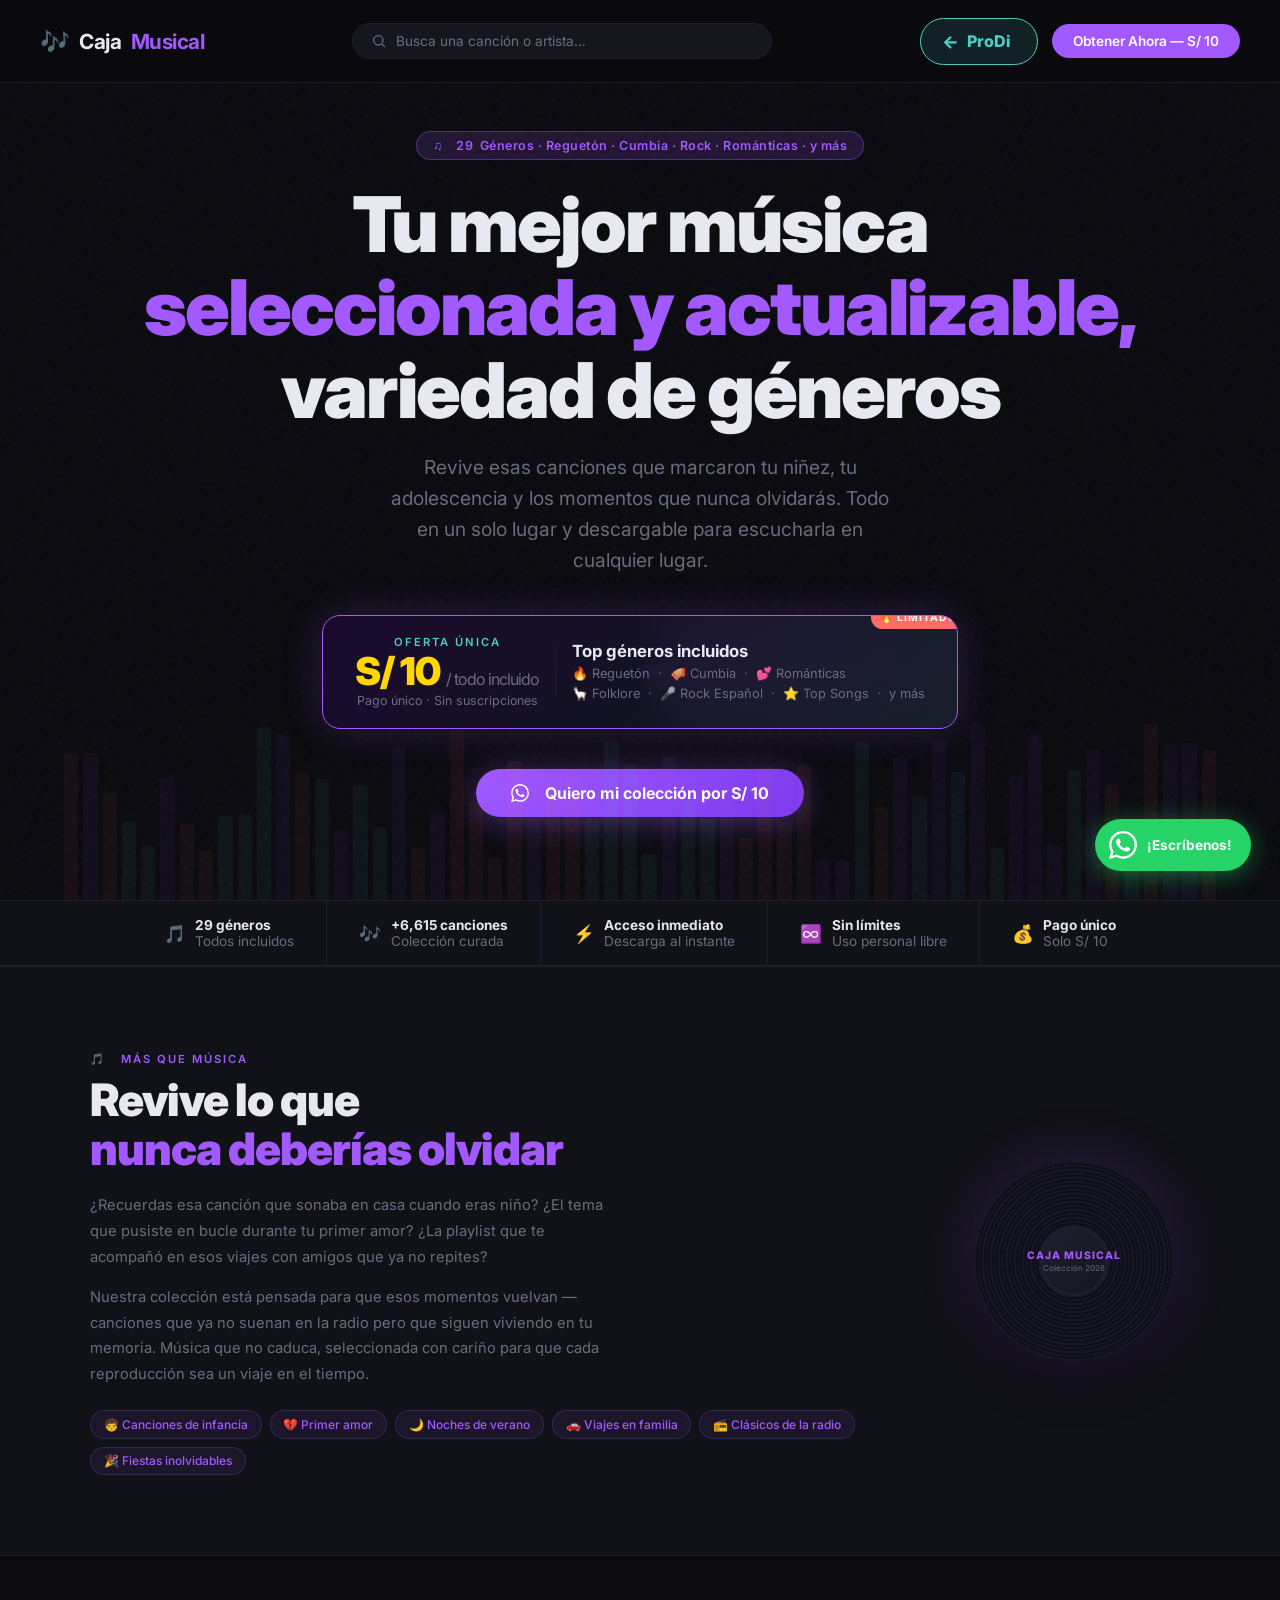
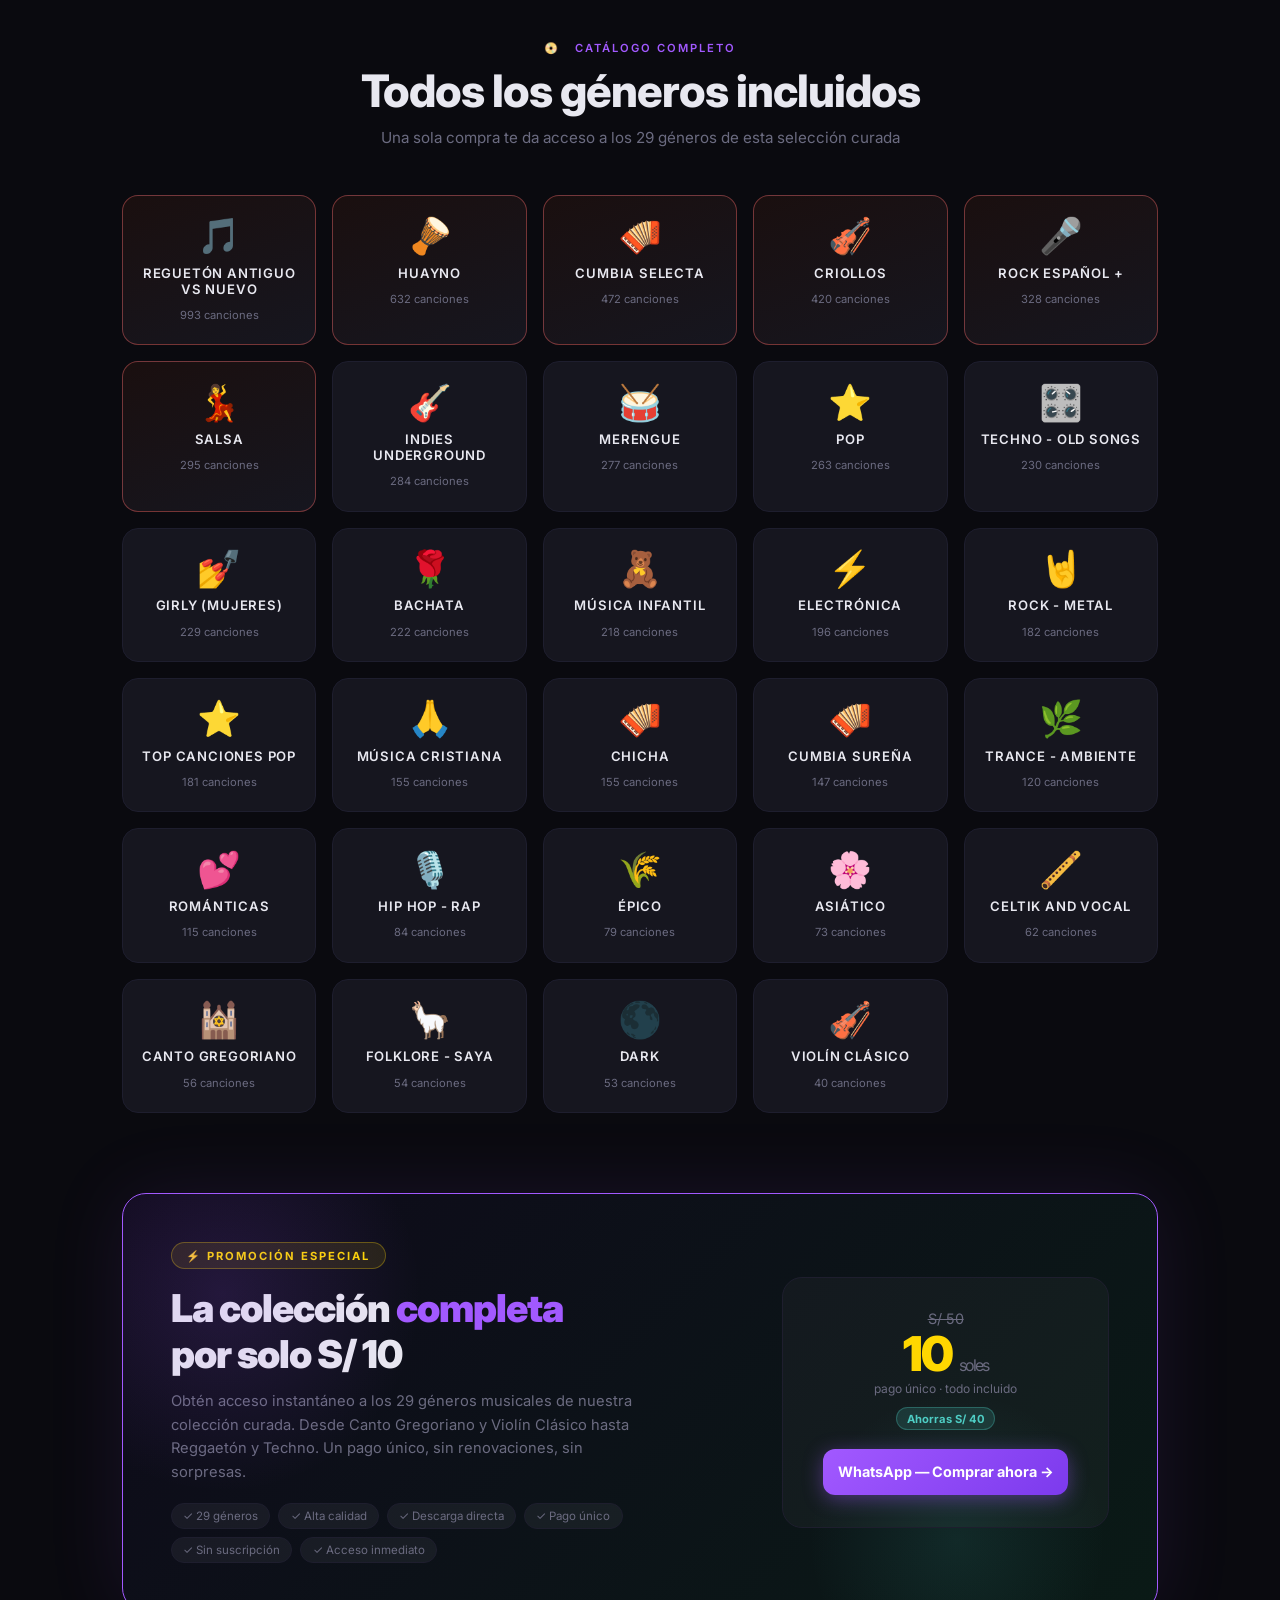
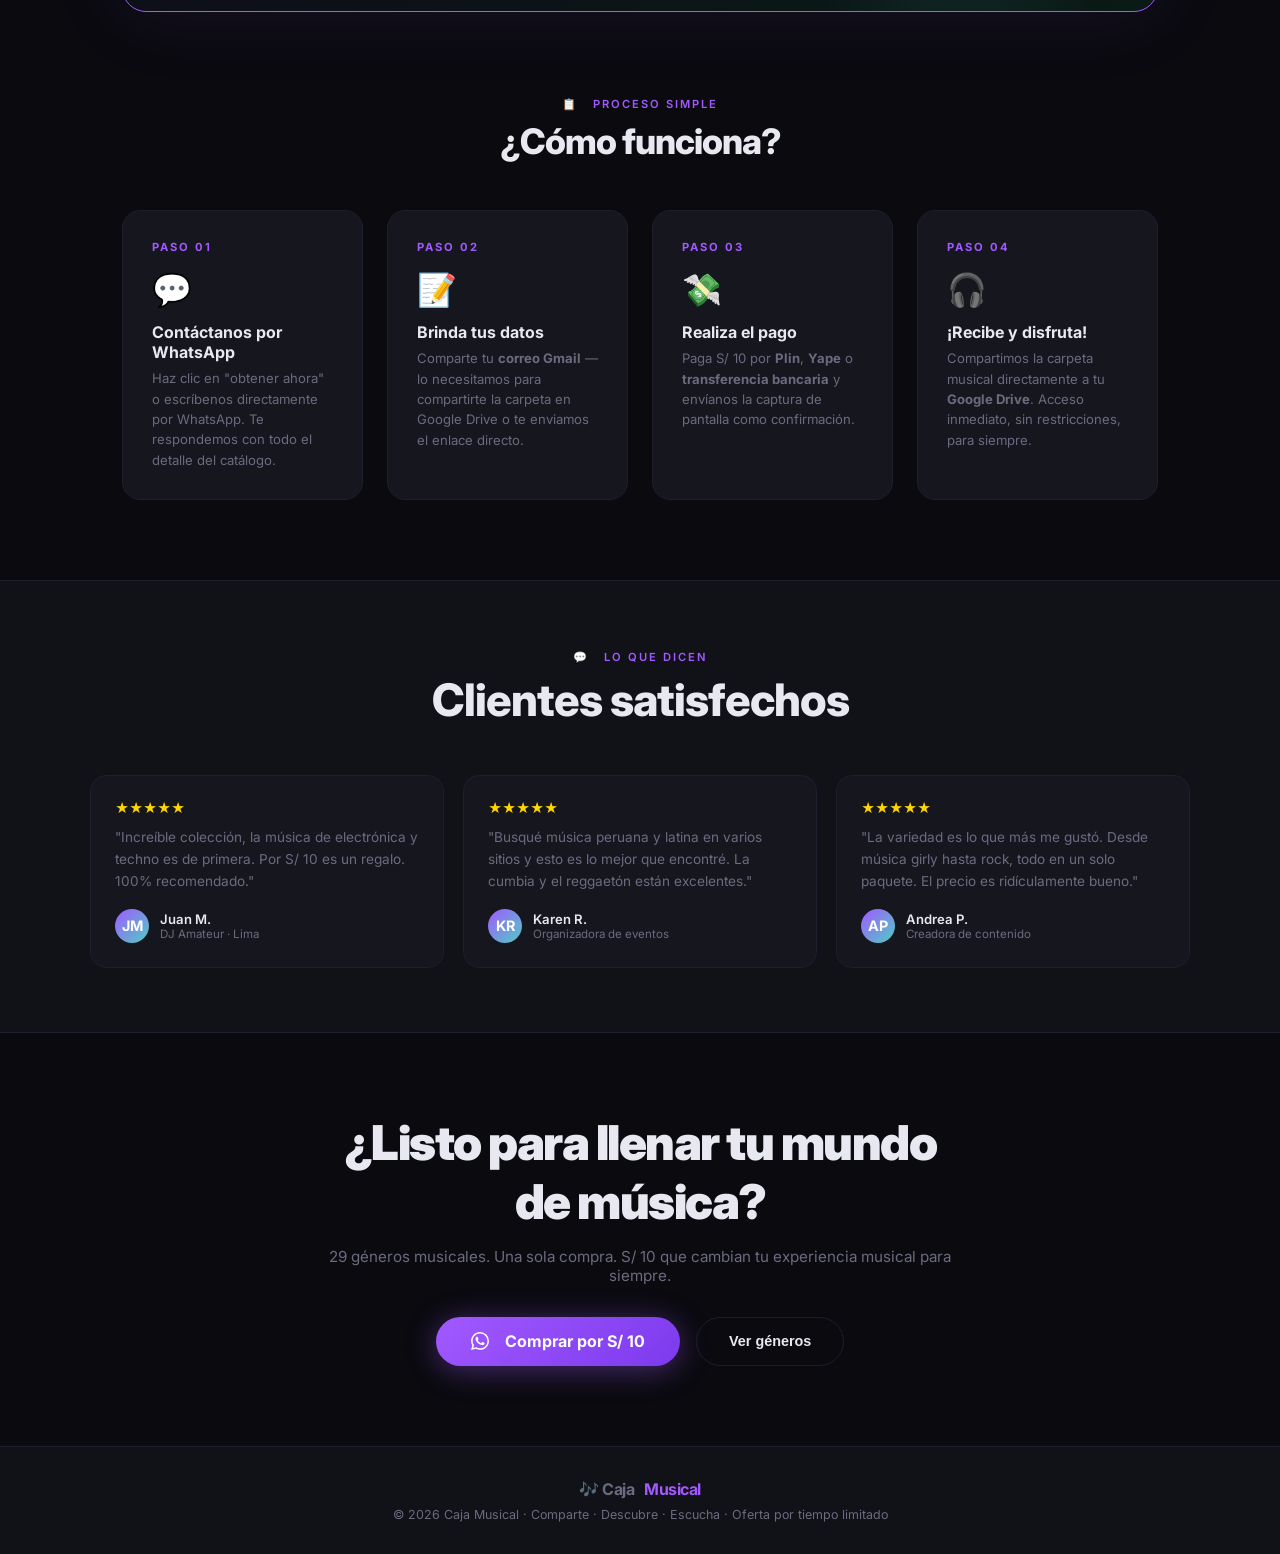
==== music-store/index.html @ ca89402e "Initial commit: ProDi (biblioteca digital) y Caja Musical Ambos sitios estáticos con catálogo real e" ====
<!DOCTYPE html>
<html lang="es">
<head>
  <meta charset="UTF-8" />
  <meta name="viewport" content="width=device-width, initial-scale=1.0" />
  <title>Caja Musical — Comparte · Descubre · Escucha</title>
  <style>
    @import url('https://fonts.googleapis.com/css2?family=Inter:wght@300;400;500;600;700;900&display=swap');

    *, *::before, *::after { box-sizing: border-box; margin: 0; padding: 0; }

    :root {
      --bg:       #0a0a0f;
      --surface:  #111118;
      --card:     #16161f;
      --border:   #1e1e2e;
      --accent:   #a259ff;
      --accent2:  #ff6b6b;
      --accent3:  #4ecdc4;
      --text:     #e8e8f0;
      --muted:    #6b6b80;
      --gold:     #ffd700;
    }

    html { scroll-behavior: smooth; }

    body {
      font-family: 'Inter', sans-serif;
      background: var(--bg);
      color: var(--text);
      min-height: 100vh;
      overflow-x: hidden;
    }

    /* ── NOISE OVERLAY ── */
    body::before {
      content: '';
      position: fixed; inset: 0;
      background-image: url("data:image/svg+xml,%3Csvg viewBox='0 0 200 200' xmlns='http://www.w3.org/2000/svg'%3E%3Cfilter id='n'%3E%3CfeTurbulence type='fractalNoise' baseFrequency='0.9' numOctaves='4' stitchTiles='stitch'/%3E%3C/filter%3E%3Crect width='100%25' height='100%25' filter='url(%23n)' opacity='0.03'/%3E%3C/svg%3E");
      pointer-events: none; z-index: 0;
    }

    /* ── NAV ── */
    nav {
      position: fixed; top: 0; left: 0; right: 0; z-index: 100;
      display: flex; align-items: center; justify-content: space-between;
      padding: 1.1rem 2.5rem;
      background: rgba(10,10,15,0.85);
      backdrop-filter: blur(18px);
      border-bottom: 1px solid var(--border);
    }

    .logo {
      display: flex; align-items: center; gap: 0.6rem;
      font-size: 1.3rem; font-weight: 700; letter-spacing: -0.5px;
    }
    .logo span { color: var(--accent); }
    .logo-icon { font-size: 1.5rem; }

    .nav-cta {
      background: var(--accent);
      color: #fff; font-weight: 600; font-size: 0.85rem;
      padding: 0.55rem 1.3rem; border-radius: 999px;
      text-decoration: none; transition: opacity .2s;
    }
    .nav-cta:hover { opacity: 0.85; }

    .nav-right { display: flex; align-items: center; gap: 0.9rem; }
    .nav-back {
      display: inline-flex; align-items: center; gap: 0.55rem;
      background: rgba(78,205,196,0.12); border: 1.5px solid var(--accent3);
      color: var(--accent3); font-weight: 800; font-size: 1rem;
      padding: 0.75rem 1.6rem 0.75rem 1.3rem; border-radius: 999px;
      text-decoration: none; transition: background .2s, transform .2s, box-shadow .2s;
      box-shadow: 0 0 0 rgba(78,205,196,0);
    }
    .nav-back:hover {
      background: var(--accent3); color: #06211f;
      transform: translateY(-2px);
      box-shadow: 0 6px 24px rgba(78,205,196,0.4);
    }
    .nav-back-icon { font-size: 1.1rem; transition: transform .2s; }
    .nav-back:hover .nav-back-icon { transform: translateX(-4px); }
    @media (max-width: 640px) {
      .nav-back { font-size: 0.88rem; padding: 0.65rem 1.1rem 0.65rem 0.9rem; }
    }

    /* ── HERO ── */
    .hero {
      min-height: 100vh;
      display: flex; flex-direction: column;
      align-items: center; justify-content: center;
      text-align: center; padding: 7rem 2rem 4rem;
      position: relative; overflow: hidden;
    }

    /* Animated waveform background */
    .wave-bg {
      position: absolute; inset: 0;
      display: flex; align-items: center; justify-content: center;
      opacity: 0.06; pointer-events: none;
    }
    .wave-bg svg { width: 100%; max-width: 900px; }

    .bars {
      display: flex; align-items: flex-end; gap: 5px;
      height: 180px; position: absolute; bottom: 0; left: 0; right: 0;
      padding: 0 5%; opacity: 0.05; pointer-events: none;
    }
    .bar {
      flex: 1; background: var(--accent);
      border-radius: 3px 3px 0 0;
      animation: pulse 1.5s ease-in-out infinite alternate;
    }
    @keyframes pulse {
      from { transform: scaleY(0.3); }
      to   { transform: scaleY(1); }
    }

    .badge {
      display: inline-flex; align-items: center; gap: 0.4rem;
      background: rgba(162,89,255,0.15);
      border: 1px solid rgba(162,89,255,0.35);
      color: var(--accent); font-size: 0.78rem; font-weight: 600;
      padding: 0.4rem 1rem; border-radius: 999px;
      margin-bottom: 1.5rem; letter-spacing: 0.5px;
    }

    h1 {
      font-size: clamp(2.4rem, 6vw, 5rem);
      font-weight: 900; line-height: 1.08;
      letter-spacing: -2px; margin-bottom: 1.2rem;
    }
    h1 em { font-style: normal; color: var(--accent); }

    .hero-sub {
      font-size: clamp(1rem, 2vw, 1.2rem);
      color: var(--muted); max-width: 520px; line-height: 1.6;
      margin-bottom: 2.5rem;
    }

    /* ── SEARCH (en el nav, siempre visible) ── */
    .nav-search-wrap { position: relative; flex: 1; max-width: 420px; margin: 0 1.5rem; }
    .search-wrap {
      display: flex; align-items: center; gap: 0.6rem;
      width: 100%;
      background: var(--card); border: 1px solid var(--border);
      border-radius: 999px; padding: 0.55rem 1.1rem;
      color: var(--muted);
      transition: border-color .2s, box-shadow .2s;
    }
    .search-wrap:focus-within { border-color: var(--accent); box-shadow: 0 0 0 3px rgba(162,89,255,0.15); }
    .search-wrap input {
      flex: 1; min-width: 0; background: none; border: none; outline: none;
      color: var(--text); font-family: inherit; font-size: 0.85rem;
    }
    .search-wrap input::placeholder { color: var(--muted); }
    .search-results {
      position: absolute; z-index: 150; left: 0; right: 0; top: calc(100% + 10px);
      text-align: left;
      background: var(--card); border: 1px solid var(--border);
      border-radius: 16px; max-height: 60vh; overflow-y: auto;
      box-shadow: 0 12px 40px rgba(0,0,0,0.5);
    }
    @media (max-width: 900px) { .nav-search-wrap { display: none; } }
    .search-result-row {
      display: flex; align-items: center; justify-content: space-between; gap: 0.8rem;
      padding: 0.7rem 1.1rem; border-bottom: 1px solid var(--border);
      cursor: pointer; transition: background .15s;
    }
    .search-result-row:last-child { border-bottom: none; }
    .search-result-row:hover { background: rgba(162,89,255,0.08); }
    .search-result-row .srt { font-size: 0.82rem; color: var(--text); text-align: left; }
    .search-result-row .src {
      font-size: 0.62rem; font-weight: 700; letter-spacing: 0.4px; text-transform: uppercase;
      color: var(--accent); background: rgba(162,89,255,0.12);
      padding: 0.2rem 0.55rem; border-radius: 999px; white-space: nowrap; flex-shrink: 0;
    }
    .search-empty-row { padding: 1rem; font-size: 0.82rem; color: var(--muted); text-align: center; }

    /* ── PROMO BANNER ── */
    .promo-banner {
      display: inline-flex; align-items: center; gap: 1rem;
      background: linear-gradient(135deg, #1a0a2e, #0d1a1a);
      border: 1px solid var(--accent);
      border-radius: 18px; padding: 1.2rem 2rem;
      margin-bottom: 2.5rem; position: relative; overflow: hidden;
      box-shadow: 0 0 40px rgba(162,89,255,0.2);
    }
    .promo-banner::before {
      content: '';
      position: absolute; top: -50%; left: -50%;
      width: 200%; height: 200%;
      background: conic-gradient(from 0deg, transparent 0%, rgba(162,89,255,0.08) 25%, transparent 50%);
      animation: spin 6s linear infinite;
    }
    @keyframes spin { to { transform: rotate(360deg); } }

    .promo-text { position: relative; z-index: 1; }
    .promo-text .label {
      font-size: 0.7rem; font-weight: 600; color: var(--accent3);
      letter-spacing: 2px; text-transform: uppercase; display: block;
      margin-bottom: 0.15rem;
    }
    .promo-text .price {
      font-size: 2.4rem; font-weight: 900; color: var(--gold);
      line-height: 1; letter-spacing: -1px;
    }
    .promo-text .price span { font-size: 1rem; font-weight: 400; color: var(--muted); }
    .promo-text .desc { font-size: 0.78rem; color: var(--muted); margin-top: 0.2rem; }

    .promo-divider {
      width: 1px; height: 50px;
      background: var(--border); position: relative; z-index: 1;
    }

    .promo-content { position: relative; z-index: 1; text-align: left; }
    .promo-content strong {
      display: block; font-size: 1.05rem; font-weight: 700; color: var(--text);
      margin-bottom: 0.2rem;
    }
    .promo-content p { font-size: 0.8rem; color: var(--muted); line-height: 1.5; }

    .promo-badge {
      position: absolute; top: -10px; right: -10px;
      background: var(--accent2); color: #fff;
      font-size: 0.65rem; font-weight: 700; letter-spacing: 1px;
      padding: 0.3rem 0.6rem; border-radius: 999px;
      text-transform: uppercase; z-index: 2;
    }

    .btn-primary {
      display: inline-flex; align-items: center; gap: 0.5rem;
      background: linear-gradient(135deg, var(--accent), #7c3aed);
      color: #fff; font-weight: 700; font-size: 1rem;
      padding: 0.9rem 2.2rem; border-radius: 999px;
      text-decoration: none; border: none; cursor: pointer;
      transition: transform .2s, box-shadow .2s;
      box-shadow: 0 4px 30px rgba(162,89,255,0.4);
    }
    .btn-primary:hover {
      transform: translateY(-2px);
      box-shadow: 0 8px 40px rgba(162,89,255,0.5);
    }

    /* ── FEATURES STRIP ── */
    .features {
      display: flex; flex-wrap: wrap; justify-content: center; gap: 0;
      background: var(--surface);
      border-top: 1px solid var(--border);
      border-bottom: 1px solid var(--border);
    }
    .feature-item {
      display: flex; align-items: center; gap: 0.6rem;
      padding: 1rem 2rem; font-size: 0.85rem; color: var(--muted);
      border-right: 1px solid var(--border);
    }
    .feature-item:last-child { border-right: none; }
    .feature-item .icon { font-size: 1.1rem; }
    .feature-item strong { color: var(--text); }

    /* ── SECTION TITLES ── */
    section { padding: 5rem 2rem; max-width: 1100px; margin: 0 auto; }

    .section-header { text-align: center; margin-bottom: 3rem; }
    .section-tag {
      display: inline-block;
      font-size: 0.7rem; font-weight: 600; letter-spacing: 2px;
      text-transform: uppercase; color: var(--accent);
      margin-bottom: 0.6rem;
    }
    .section-header h2 {
      font-size: clamp(1.8rem, 3.5vw, 2.8rem);
      font-weight: 800; letter-spacing: -1px;
    }
    .section-header p { color: var(--muted); margin-top: 0.6rem; font-size: 0.95rem; }

    /* ── GENRE GRID ── */
    .genre-grid {
      display: grid;
      grid-template-columns: repeat(auto-fill, minmax(160px, 1fr));
      gap: 1rem;
    }

    .genre-card {
      background: var(--card);
      border: 1px solid var(--border);
      border-radius: 16px; padding: 1.4rem 1rem;
      text-align: center; cursor: pointer;
      transition: transform .2s, border-color .2s, box-shadow .2s;
      position: relative; overflow: hidden;
      text-decoration: none; color: inherit;
      display: flex; flex-direction: column; align-items: center; gap: 0.7rem;
    }
    .genre-card::after {
      content: '';
      position: absolute; inset: 0;
      background: var(--glow, transparent);
      opacity: 0; transition: opacity .3s;
      border-radius: 16px;
    }
    .genre-card:hover { transform: translateY(-4px); border-color: var(--accent); }
    .genre-card:hover::after { opacity: 0.08; }
    .genre-card:hover { box-shadow: 0 8px 30px rgba(162,89,255,0.15); }

    .genre-section-label {
      grid-column: 1 / -1;
      display: flex; align-items: baseline; gap: 0.6rem;
      padding: 0.3rem 0 0.2rem;
      border-bottom: 1px solid var(--border);
      margin-bottom: 0.2rem;
    }
    .genre-section-label strong {
      font-size: 0.8rem; font-weight: 700; color: var(--text);
    }
    .genre-section-label span {
      font-size: 0.7rem; color: var(--muted);
    }

    .genre-hot {
      border-color: rgba(255, 107, 107, 0.4);
      background: linear-gradient(160deg, #1a0f0f, #16161f);
    }
    .genre-hot:hover { border-color: var(--accent2); box-shadow: 0 8px 30px rgba(255,107,107,0.2); }

    .genre-top-badge {
      position: absolute; top: 8px; right: 8px;
      background: linear-gradient(135deg, #ff6b6b, #ff9a3c);
      color: #fff; font-size: 0.55rem; font-weight: 800;
      letter-spacing: 1px; padding: 0.2rem 0.45rem;
      border-radius: 999px; text-transform: uppercase;
    }

    .genre-icon { font-size: 2.2rem; line-height: 1; }
    .genre-name {
      font-size: 0.82rem; font-weight: 600;
      text-transform: uppercase; letter-spacing: 0.8px; color: var(--text);
    }
    .genre-count { font-size: 0.7rem; color: var(--muted); }

    /* ── OFFER SECTION ── */
    .offer-section {
      max-width: 1100px; margin: 0 auto 5rem;
      padding: 0 2rem;
    }

    .offer-card {
      background: linear-gradient(135deg, #0e0a1a 0%, #0a1a16 100%);
      border: 1px solid var(--accent);
      border-radius: 24px; padding: 3rem;
      display: grid; grid-template-columns: 1fr auto;
      gap: 2rem; align-items: center;
      position: relative; overflow: hidden;
      box-shadow: 0 0 80px rgba(162,89,255,0.1);
    }

    .offer-glow {
      position: absolute; width: 400px; height: 400px;
      border-radius: 50%;
      background: radial-gradient(circle, rgba(162,89,255,0.15) 0%, transparent 70%);
      top: -100px; left: -100px; pointer-events: none;
    }
    .offer-glow2 {
      position: absolute; width: 300px; height: 300px;
      border-radius: 50%;
      background: radial-gradient(circle, rgba(78,205,196,0.1) 0%, transparent 70%);
      bottom: -80px; right: 50px; pointer-events: none;
    }

    .offer-label {
      display: inline-flex; align-items: center; gap: 0.4rem;
      background: rgba(255,215,0,0.1); border: 1px solid rgba(255,215,0,0.3);
      color: var(--gold); font-size: 0.7rem; font-weight: 700;
      letter-spacing: 2px; text-transform: uppercase;
      padding: 0.35rem 0.9rem; border-radius: 999px; margin-bottom: 1rem;
    }

    .offer-card h3 {
      font-size: clamp(1.6rem, 3vw, 2.4rem);
      font-weight: 900; letter-spacing: -1px; margin-bottom: 0.8rem;
    }
    .offer-card h3 em { font-style: normal; color: var(--accent); }

    .offer-card p { color: var(--muted); font-size: 0.92rem; line-height: 1.6; max-width: 480px; }

    .offer-includes {
      display: flex; flex-wrap: wrap; gap: 0.5rem; margin-top: 1.2rem;
    }
    .offer-tag {
      background: rgba(255,255,255,0.05); border: 1px solid var(--border);
      font-size: 0.72rem; color: var(--muted);
      padding: 0.3rem 0.7rem; border-radius: 999px;
    }

    .offer-price-box {
      text-align: center; background: rgba(255,255,255,0.03);
      border: 1px solid var(--border); border-radius: 20px;
      padding: 2rem 2.5rem; min-width: 180px; position: relative;
      flex-shrink: 0;
    }
    .offer-price-box .old-price {
      font-size: 0.9rem; color: var(--muted);
      text-decoration: line-through; margin-bottom: 0.2rem;
    }
    .offer-price-box .new-price {
      font-size: 3rem; font-weight: 900; color: var(--gold);
      letter-spacing: -2px; line-height: 1;
    }
    .offer-price-box .currency {
      font-size: 1rem; font-weight: 400; color: var(--muted);
    }
    .offer-price-box .per { font-size: 0.75rem; color: var(--muted); margin-top: 0.2rem; }
    .offer-price-box .savings {
      display: inline-block; margin-top: 0.7rem;
      background: rgba(78,205,196,0.15); border: 1px solid rgba(78,205,196,0.3);
      color: var(--accent3); font-size: 0.7rem; font-weight: 700;
      padding: 0.2rem 0.6rem; border-radius: 999px;
    }

    .btn-buy {
      display: block; width: 100%; margin-top: 1.2rem;
      background: linear-gradient(135deg, var(--accent), #7c3aed);
      color: #fff; font-weight: 700; font-size: 0.9rem;
      padding: 0.9rem; border-radius: 12px; border: none;
      cursor: pointer; transition: opacity .2s, transform .2s;
      box-shadow: 0 4px 20px rgba(162,89,255,0.4);
    }
    .btn-buy:hover { opacity: 0.9; transform: scale(1.03); }

    /* ── HOW IT WORKS ── */
    .steps {
      display: grid; grid-template-columns: repeat(auto-fit, minmax(220px, 1fr));
      gap: 1.5rem; max-width: 1100px; margin: 0 auto; padding: 0 2rem 5rem;
    }
    .step-card {
      background: var(--card); border: 1px solid var(--border);
      border-radius: 18px; padding: 1.8rem;
    }
    .step-num {
      font-size: 0.7rem; font-weight: 700; letter-spacing: 2px;
      color: var(--accent); text-transform: uppercase; margin-bottom: 1rem;
    }
    .step-icon { font-size: 2rem; margin-bottom: 0.8rem; display: block; }
    .step-card h4 { font-size: 1rem; font-weight: 700; margin-bottom: 0.4rem; }
    .step-card p { font-size: 0.82rem; color: var(--muted); line-height: 1.55; }

    /* ── TESTIMONIALS ── */
    .testimonials {
      background: var(--surface);
      border-top: 1px solid var(--border);
      border-bottom: 1px solid var(--border);
      padding: 4rem 2rem;
    }
    .testimonials-inner { max-width: 1100px; margin: 0 auto; }
    .testimonials-grid {
      display: grid; grid-template-columns: repeat(auto-fit, minmax(280px, 1fr));
      gap: 1.2rem; margin-top: 2.5rem;
    }
    .t-card {
      background: var(--card); border: 1px solid var(--border);
      border-radius: 16px; padding: 1.5rem;
    }
    .t-stars { color: var(--gold); font-size: 0.85rem; margin-bottom: 0.7rem; }
    .t-text { font-size: 0.85rem; color: var(--muted); line-height: 1.6; margin-bottom: 1rem; }
    .t-author { display: flex; align-items: center; gap: 0.7rem; }
    .t-avatar {
      width: 34px; height: 34px; border-radius: 50%;
      background: linear-gradient(135deg, var(--accent), var(--accent3));
      display: flex; align-items: center; justify-content: center;
      font-size: 0.9rem; font-weight: 700; color: #fff;
      flex-shrink: 0;
    }
    .t-name { font-size: 0.82rem; font-weight: 600; }
    .t-role { font-size: 0.72rem; color: var(--muted); }

    /* ── CTA FINAL ── */
    .cta-final {
      max-width: 700px; margin: 0 auto; text-align: center;
      padding: 5rem 2rem;
    }
    .cta-final h2 {
      font-size: clamp(2rem, 4vw, 3rem);
      font-weight: 900; letter-spacing: -1.5px; margin-bottom: 1rem;
    }
    .cta-final p { color: var(--muted); font-size: 0.95rem; margin-bottom: 2rem; }
    .cta-buttons { display: flex; gap: 1rem; justify-content: center; flex-wrap: wrap; }

    .btn-secondary {
      display: inline-flex; align-items: center; gap: 0.4rem;
      background: transparent; border: 1px solid var(--border);
      color: var(--text); font-weight: 600; font-size: 0.9rem;
      padding: 0.9rem 2rem; border-radius: 999px; cursor: pointer;
      transition: border-color .2s, color .2s;
    }
    .btn-secondary:hover { border-color: var(--accent); color: var(--accent); }

    /* ── FOOTER ── */
    footer {
      background: var(--surface);
      border-top: 1px solid var(--border);
      padding: 2rem; text-align: center;
      font-size: 0.78rem; color: var(--muted);
    }
    footer .logo { justify-content: center; margin-bottom: 0.5rem; font-size: 1rem; }

    /* ── MODAL ── */
    .modal-overlay {
      position: fixed; inset: 0; z-index: 200;
      background: rgba(0,0,0,0.8); backdrop-filter: blur(8px);
      display: flex; align-items: center; justify-content: center;
      opacity: 0; pointer-events: none; transition: opacity .25s;
    }
    .modal-overlay.active { opacity: 1; pointer-events: all; }

    .modal {
      background: var(--card); border: 1px solid var(--border);
      border-radius: 24px; padding: 2.5rem; max-width: 440px; width: 90%;
      position: relative; transform: translateY(20px);
      transition: transform .25s;
    }
    .modal-overlay.active .modal { transform: translateY(0); }

    .modal-close {
      position: absolute; top: 1rem; right: 1rem;
      background: none; border: none; color: var(--muted);
      font-size: 1.4rem; cursor: pointer; line-height: 1;
    }
    .modal-close:hover { color: var(--text); }

    .modal h3 { font-size: 1.4rem; font-weight: 800; margin-bottom: 0.3rem; }
    .modal .modal-sub { font-size: 0.82rem; color: var(--muted); margin-bottom: 1.8rem; }

    .modal .price-display {
      background: rgba(162,89,255,0.08); border: 1px solid rgba(162,89,255,0.25);
      border-radius: 12px; padding: 1.2rem; text-align: center; margin-bottom: 1.5rem;
    }
    .modal .price-display .p-label { font-size: 0.7rem; color: var(--accent); letter-spacing: 1px; text-transform: uppercase; }
    .modal .price-display .p-amount { font-size: 2.5rem; font-weight: 900; color: var(--gold); letter-spacing: -1px; }

    .form-group { margin-bottom: 1rem; }
    .form-group label { display: block; font-size: 0.78rem; font-weight: 600; color: var(--muted); margin-bottom: 0.4rem; }
    .form-group input, .form-group select {
      width: 100%; background: var(--surface); border: 1px solid var(--border);
      color: var(--text); font-size: 0.9rem; padding: 0.75rem 1rem;
      border-radius: 10px; outline: none; font-family: inherit;
      transition: border-color .2s;
    }
    .form-group input:focus, .form-group select:focus { border-color: var(--accent); }
    .form-group select option { background: var(--surface); }

    .modal .genres-preview {
      display: flex; flex-wrap: wrap; gap: 0.4rem; margin-bottom: 1.2rem;
    }
    .genres-preview span {
      background: rgba(255,255,255,0.05); border: 1px solid var(--border);
      font-size: 0.65rem; color: var(--muted);
      padding: 0.2rem 0.5rem; border-radius: 999px;
    }

    /* ── NOSTALGIA ── */
    .nostalgia-section {
      background: var(--surface);
      border-top: 1px solid var(--border);
      border-bottom: 1px solid var(--border);
      padding: 5rem 2rem;
    }
    .nostalgia-inner {
      max-width: 1100px; margin: 0 auto;
      display: grid; grid-template-columns: 1fr auto;
      gap: 4rem; align-items: center;
    }
    .nostalgia-text h2 {
      font-size: clamp(1.8rem, 3.5vw, 2.8rem);
      font-weight: 900; letter-spacing: -1px;
      margin-bottom: 1.2rem; line-height: 1.1;
    }
    .nostalgia-text h2 em { font-style: normal; color: var(--accent); }
    .nostalgia-text p {
      color: var(--muted); font-size: 0.92rem; line-height: 1.75;
      margin-bottom: 0.9rem; max-width: 520px;
    }
    .nostalgia-tags {
      display: flex; flex-wrap: wrap; gap: 0.5rem; margin-top: 1.4rem;
    }
    .nostalgia-tags span {
      background: rgba(162,89,255,0.08);
      border: 1px solid rgba(162,89,255,0.2);
      color: var(--accent); font-size: 0.75rem; font-weight: 500;
      padding: 0.35rem 0.8rem; border-radius: 999px;
    }

    /* Vinyl */
    .vinyl-wrap { padding: 1rem; }
    .vinyl {
      width: 200px; height: 200px; border-radius: 50%;
      background: repeating-radial-gradient(
        circle at center,
        #0a0a0f 0px, #1a1a2e 4px, #0a0a0f 5px, #1a1a2e 8px
      );
      display: flex; align-items: center; justify-content: center;
      animation: spin-vinyl 8s linear infinite;
      box-shadow: 0 0 60px rgba(162,89,255,0.2), 0 20px 40px rgba(0,0,0,0.5);
      position: relative;
    }
    @keyframes spin-vinyl { to { transform: rotate(360deg); } }
    .vinyl-center {
      width: 70px; height: 70px; border-radius: 50%;
      background: linear-gradient(135deg, #1e1e2e, #16161f);
      border: 3px solid var(--border);
      display: flex; align-items: center; justify-content: center;
      position: relative; z-index: 1;
    }
    .vinyl-label {
      position: absolute; inset: 0;
      display: flex; flex-direction: column; align-items: center; justify-content: center;
      animation: spin-vinyl-reverse 8s linear infinite;
      z-index: 2;
    }
    @keyframes spin-vinyl-reverse { to { transform: rotate(-360deg); } }
    .vinyl-label span {
      font-size: 0.65rem; font-weight: 800; color: var(--accent);
      letter-spacing: 1px; text-transform: uppercase;
    }
    .vinyl-label small { font-size: 0.5rem; color: var(--muted); margin-top: 0.1rem; }

    @media (max-width: 700px) {
      .nostalgia-inner { grid-template-columns: 1fr; }
      .nostalgia-visual { display: none; }
    }

    /* ── WHATSAPP FLOAT ── */
    .wa-float {
      position: fixed; bottom: 1.8rem; right: 1.8rem; z-index: 999;
      display: flex; align-items: center; gap: 0.6rem;
      background: #25d366; color: #fff;
      padding: 0.75rem 1.2rem 0.75rem 0.9rem;
      border-radius: 999px; text-decoration: none;
      font-size: 0.85rem; font-weight: 700;
      box-shadow: 0 4px 24px rgba(37,211,102,0.45);
      transition: transform .2s, box-shadow .2s;
    }
    .wa-float:hover {
      transform: translateY(-3px) scale(1.04);
      box-shadow: 0 8px 32px rgba(37,211,102,0.55);
    }
    .wa-float span { white-space: nowrap; }

    /* Scrollbar */
    ::-webkit-scrollbar { width: 6px; }
    ::-webkit-scrollbar-track { background: var(--bg); }
    ::-webkit-scrollbar-thumb { background: var(--border); border-radius: 3px; }
    ::-webkit-scrollbar-thumb:hover { background: var(--muted); }

    @media (max-width: 640px) {
      nav { padding: 1rem 1.2rem; }
      .offer-card { grid-template-columns: 1fr; }
      .offer-price-box { min-width: unset; }
      .promo-banner { flex-direction: column; text-align: center; gap: 0.8rem; }
      .promo-divider { width: 60px; height: 1px; }
      .feature-item { padding: 0.8rem 1rem; }
    }

    /* ── SONGS MODAL ── */
    .songs-overlay {
      position: fixed; inset: 0; z-index: 300;
      background: rgba(0,0,0,0.85); backdrop-filter: blur(10px);
      display: flex; align-items: center; justify-content: center;
      opacity: 0; pointer-events: none; transition: opacity .25s;
    }
    .songs-overlay.active { opacity: 1; pointer-events: all; }

    .songs-panel {
      background: var(--card); border: 1px solid var(--border);
      border-radius: 24px; width: 92%; max-width: 500px;
      max-height: 88vh; display: flex; flex-direction: column;
      transform: translateY(30px); transition: transform .25s;
      overflow: hidden;
    }
    .songs-overlay.active .songs-panel { transform: translateY(0); }

    .songs-header {
      padding: 1.4rem 1.6rem 1rem;
      border-bottom: 1px solid var(--border);
      display: flex; align-items: center; gap: 0.9rem;
      flex-shrink: 0;
    }
    .songs-header-icon { font-size: 2.2rem; line-height: 1; }
    .songs-header-info { flex: 1; min-width: 0; }
    .songs-header-info h3 { font-size: 1.2rem; font-weight: 800; margin-bottom: 0.1rem; white-space: nowrap; overflow: hidden; text-overflow: ellipsis; }
    .songs-header-info span { font-size: 0.78rem; color: var(--muted); }
    .songs-close {
      background: none; border: none; color: var(--muted);
      font-size: 1.3rem; cursor: pointer; padding: 0.3rem; line-height: 1; flex-shrink: 0;
    }
    .songs-close:hover { color: var(--text); }

    .songs-list {
      overflow-y: auto; flex: 1;
      padding: 0.8rem 0;
      scrollbar-width: thin; scrollbar-color: var(--border) transparent;
    }
    .songs-list::-webkit-scrollbar { width: 4px; }
    .songs-list::-webkit-scrollbar-thumb { background: var(--border); border-radius: 4px; }

    .song-row {
      display: flex; align-items: center; gap: 0.8rem;
      padding: 0.55rem 1.6rem; transition: background .15s;
    }
    .song-row:hover { background: rgba(255,255,255,0.04); }
    .song-num { font-size: 0.7rem; color: var(--muted); min-width: 18px; text-align: right; }
    .song-note { font-size: 0.85rem; opacity: 0.5; flex-shrink: 0; }
    .song-title { font-size: 0.82rem; color: var(--text); line-height: 1.4; flex: 1; }

    .songs-more {
      padding: 0.6rem 1.6rem 0.8rem;
      font-size: 0.78rem; color: var(--muted);
      font-style: italic; border-top: 1px solid var(--border);
    }

    .songs-footer {
      padding: 1rem 1.6rem 1.4rem;
      flex-shrink: 0;
      border-top: 1px solid var(--border);
      background: var(--card);
    }
    .songs-cta {
      display: flex; align-items: center; justify-content: center; gap: 0.6rem;
      width: 100%;
      background: #25d366;
      color: #fff; font-weight: 700; font-size: 0.95rem;
      padding: 0.85rem 1.5rem; border-radius: 999px;
      text-decoration: none; border: none; cursor: pointer;
      transition: opacity .2s; box-shadow: 0 4px 20px rgba(37,211,102,0.35);
    }
    .songs-cta:hover { opacity: 0.9; }
    .songs-cta-sub { font-size: 0.72rem; color: var(--muted); text-align: center; margin-top: 0.5rem; }
  </style>
</head>
<body>

  <!-- NAV -->
  <nav>
    <div class="logo">
      <span class="logo-icon">🎶</span>
      Caja<span>Musical</span>
    </div>

    <div class="nav-search-wrap">
      <div class="search-wrap">
        <svg width="16" height="16" viewBox="0 0 24 24" fill="none" stroke="currentColor" stroke-width="2"><circle cx="11" cy="11" r="7"/><line x1="21" y1="21" x2="16.65" y2="16.65"/></svg>
        <input id="globalSearch" type="text" placeholder="Busca una canción o artista…" autocomplete="off">
      </div>
      <div id="searchResults" class="search-results" hidden></div>
    </div>

    <div class="nav-right">
      <a href="../prodi-store/index.html" class="nav-back">
        <span class="nav-back-icon" aria-hidden="true">←</span>
        <span class="nav-back-label">ProDi</span>
      </a>
      <a href="https://wa.me/51914751914?text=Buenos%20d%C3%ADas%2C%20necesito%20informaci%C3%B3n%20del%20paquete" target="_blank" rel="noopener" class="nav-cta">Obtener Ahora — S/ 10</a>
    </div>
  </nav>

  <!-- HERO -->
  <div class="hero">
    <!-- Animated bars -->
    <div class="bars" id="bars"></div>

    <div class="badge">♫ &nbsp; <span id="badgeGenreCount">29</span> Géneros · Reguetón · Cumbia · Rock · Románticas · y más</div>

    <h1>Tu mejor música<br/><em>seleccionada y actualizable,</em><br/>variedad de géneros</h1>
    <p class="hero-sub">
      Revive esas canciones que marcaron tu niñez, tu adolescencia
      y los momentos que nunca olvidarás. Todo en un solo lugar y descargable para escucharla en cualquier lugar.
    </p>

    <!-- PROMO BANNER -->
    <div class="promo-banner" id="oferta">
      <span class="promo-badge">🔥 Limitado</span>
      <div class="promo-text">
        <span class="label">Oferta única</span>
        <div class="price">S/ 10 <span>/ todo incluido</span></div>
        <div class="desc">Pago único · Sin suscripciones</div>
      </div>
      <div class="promo-divider"></div>
      <div class="promo-content">
        <strong>Top géneros incluidos</strong>
        <p>🔥 Reguetón &nbsp;·&nbsp; 🪗 Cumbia &nbsp;·&nbsp; 💕 Románticas<br>🦙 Folklore &nbsp;·&nbsp; 🎤 Rock Español &nbsp;·&nbsp; ⭐ Top Songs &nbsp;·&nbsp; y más</p>
      </div>
    </div>

    <a href="https://wa.me/51914751914?text=Buenos%20d%C3%ADas%2C%20necesito%20informaci%C3%B3n%20del%20paquete" target="_blank" rel="noopener" class="btn-primary">
      <svg width="18" height="18" viewBox="0 0 24 24" fill="currentColor"><path d="M17.472 14.382c-.297-.149-1.758-.867-2.03-.967-.273-.099-.471-.148-.67.15-.197.297-.767.966-.94 1.164-.173.199-.347.223-.644.075-.297-.15-1.255-.463-2.39-1.475-.883-.788-1.48-1.761-1.653-2.059-.173-.297-.018-.458.13-.606.134-.133.298-.347.446-.52.149-.174.198-.298.298-.497.099-.198.05-.371-.025-.52-.075-.149-.669-1.612-.916-2.207-.242-.579-.487-.5-.669-.51-.173-.008-.371-.01-.57-.01-.198 0-.52.074-.792.372-.272.297-1.04 1.016-1.04 2.479 0 1.462 1.065 2.875 1.213 3.074.149.198 2.096 3.2 5.077 4.487.709.306 1.262.489 1.694.625.712.227 1.36.195 1.871.118.571-.085 1.758-.719 2.006-1.413.248-.694.248-1.289.173-1.413-.074-.124-.272-.198-.57-.347m-5.421 7.403h-.004a9.87 9.87 0 01-5.031-1.378l-.361-.214-3.741.982.998-3.648-.235-.374a9.86 9.86 0 01-1.51-5.26c.001-5.45 4.436-9.884 9.888-9.884 2.64 0 5.122 1.03 6.988 2.898a9.825 9.825 0 012.893 6.994c-.003 5.45-4.437 9.884-9.885 9.884m8.413-18.297A11.815 11.815 0 0012.05 0C5.495 0 .16 5.335.157 11.892c0 2.096.547 4.142 1.588 5.945L.057 24l6.305-1.654a11.882 11.882 0 005.683 1.448h.005c6.554 0 11.89-5.335 11.893-11.893a11.821 11.821 0 00-3.48-8.413z"/></svg>
      &nbsp; Quiero mi colección por S/ 10
    </a>
  </div>

  <!-- FEATURES STRIP -->
  <div class="features">
    <div class="feature-item"><span class="icon">🎵</span><div><strong><span class="js-genre-count">29</span> géneros</strong><br/>Todos incluidos</div></div>
    <div class="feature-item"><span class="icon">🎶</span><div><strong>+<span class="js-song-count">6,600</span> canciones</strong><br/>Colección curada</div></div>
    <div class="feature-item"><span class="icon">⚡</span><div><strong>Acceso inmediato</strong><br/>Descarga al instante</div></div>
    <div class="feature-item"><span class="icon">♾️</span><div><strong>Sin límites</strong><br/>Uso personal libre</div></div>
    <div class="feature-item"><span class="icon">💰</span><div><strong>Pago único</strong><br/>Solo S/ 10</div></div>
  </div>

  <!-- NOSTALGIA SECTION -->
  <div class="nostalgia-section">
    <div class="nostalgia-inner">
      <div class="nostalgia-text">
        <div class="section-tag" style="margin-bottom:0.6rem;">🎵 &nbsp; Más que música</div>
        <h2>Revive lo que<br/><em>nunca deberías olvidar</em></h2>
        <p>
          ¿Recuerdas esa canción que sonaba en casa cuando eras niño? ¿El tema que
          pusiste en bucle durante tu primer amor? ¿La playlist que te acompañó en
          esos viajes con amigos que ya no repites?
        </p>
        <p>
          Nuestra colección está pensada para que esos momentos vuelvan — canciones
          que ya no suenan en la radio pero que siguen viviendo en tu memoria.
          Música que no caduca, seleccionada con cariño para que cada reproducción
          sea un viaje en el tiempo.
        </p>
        <div class="nostalgia-tags">
          <span>🧒 Canciones de infancia</span>
          <span>💔 Primer amor</span>
          <span>🌙 Noches de verano</span>
          <span>🚗 Viajes en familia</span>
          <span>📻 Clásicos de la radio</span>
          <span>🎉 Fiestas inolvidables</span>
        </div>
      </div>
      <div class="nostalgia-visual">
        <div class="vinyl-wrap">
          <div class="vinyl">
            <div class="vinyl-center"></div>
            <div class="vinyl-label">
              <span>Caja Musical</span>
              <small>Colección 2026</small>
            </div>
          </div>
        </div>
      </div>
    </div>
  </div>

  <!-- GENRES -->
  <section>
    <div class="section-header">
      <div class="section-tag">📀 &nbsp; Catálogo completo</div>
      <h2>Todos los géneros incluidos</h2>
      <p>Una sola compra te da acceso a los <span class="js-genre-count">29</span> géneros de esta selección curada</p>
    </div>
    <div class="genre-grid" id="genreGrid"></div>
  </section>

  <!-- OFFER CARD -->
  <div class="offer-section">
    <div class="offer-card">
      <div class="offer-glow"></div>
      <div class="offer-glow2"></div>
      <div>
        <div class="offer-label">⚡ Promoción especial</div>
        <h3>La colección <em>completa</em><br/>por solo S/ 10</h3>
        <p>
          Obtén acceso instantáneo a los <span class="js-genre-count">29</span> géneros musicales de nuestra colección curada.
          Desde Canto Gregoriano y Violín Clásico hasta Reggaetón y Techno.
          Un pago único, sin renovaciones, sin sorpresas.
        </p>
        <div class="offer-includes">
          <span class="offer-tag">✓ <span class="js-genre-count">29</span> géneros</span>
          <span class="offer-tag">✓ Alta calidad</span>
          <span class="offer-tag">✓ Descarga directa</span>
          <span class="offer-tag">✓ Pago único</span>
          <span class="offer-tag">✓ Sin suscripción</span>
          <span class="offer-tag">✓ Acceso inmediato</span>
        </div>
      </div>
      <div class="offer-price-box">
        <div class="old-price">S/ 50</div>
        <div class="new-price">10 <span class="currency">soles</span></div>
        <div class="per">pago único · todo incluido</div>
        <div class="savings">Ahorras S/ 40</div>
        <a href="https://wa.me/51914751914?text=Buenos%20d%C3%ADas%2C%20necesito%20informaci%C3%B3n%20del%20paquete" target="_blank" rel="noopener" class="btn-buy" style="text-decoration:none;display:block;text-align:center;">WhatsApp — Comprar ahora →</a>
      </div>
    </div>
  </div>

  <!-- HOW IT WORKS -->
  <div class="steps">
    <div style="grid-column: 1/-1; text-align:center; margin-bottom: 1.5rem;">
      <div class="section-tag">📋 &nbsp; Proceso simple</div>
      <h2 style="font-size: clamp(1.6rem, 3vw, 2.2rem); font-weight: 800; letter-spacing: -1px;">¿Cómo funciona?</h2>
    </div>
    <div class="step-card">
      <div class="step-num">Paso 01</div>
      <span class="step-icon">💬</span>
      <h4>Contáctanos por WhatsApp</h4>
      <p>Haz clic en "obtener ahora" o escríbenos directamente por WhatsApp. Te respondemos con todo el detalle del catálogo.</p>
    </div>
    <div class="step-card">
      <div class="step-num">Paso 02</div>
      <span class="step-icon">📝</span>
      <h4>Brinda tus datos</h4>
      <p>Comparte tu <strong>correo Gmail</strong> — lo necesitamos para compartirte la carpeta en Google Drive o te enviamos el enlace directo.</p>
    </div>
    <div class="step-card">
      <div class="step-num">Paso 03</div>
      <span class="step-icon">💸</span>
      <h4>Realiza el pago</h4>
      <p>Paga S/ 10 por <strong>Plin</strong>, <strong>Yape</strong> o <strong>transferencia bancaria</strong> y envíanos la captura de pantalla como confirmación.</p>
    </div>
    <div class="step-card">
      <div class="step-num">Paso 04</div>
      <span class="step-icon">🎧</span>
      <h4>¡Recibe y disfruta!</h4>
      <p>Compartimos la carpeta musical directamente a tu <strong>Google Drive</strong>. Acceso inmediato, sin restricciones, para siempre.</p>
    </div>
  </div>

  <!-- TESTIMONIALS -->
  <div class="testimonials">
    <div class="testimonials-inner">
      <div class="section-header">
        <div class="section-tag">💬 &nbsp; Lo que dicen</div>
        <h2>Clientes satisfechos</h2>
      </div>
      <div class="testimonials-grid">
        <div class="t-card">
          <div class="t-stars">★★★★★</div>
          <p class="t-text">"Increíble colección, la música de electrónica y techno es de primera. Por S/ 10 es un regalo. 100% recomendado."</p>
          <div class="t-author">
            <div class="t-avatar">JM</div>
            <div><div class="t-name">Juan M.</div><div class="t-role">DJ Amateur · Lima</div></div>
          </div>
        </div>
        <div class="t-card">
          <div class="t-stars">★★★★★</div>
          <p class="t-text">"Busqué música peruana y latina en varios sitios y esto es lo mejor que encontré. La cumbia y el reggaetón están excelentes."</p>
          <div class="t-author">
            <div class="t-avatar">KR</div>
            <div><div class="t-name">Karen R.</div><div class="t-role">Organizadora de eventos</div></div>
          </div>
        </div>
        <div class="t-card">
          <div class="t-stars">★★★★★</div>
          <p class="t-text">"La variedad es lo que más me gustó. Desde música girly hasta rock, todo en un solo paquete. El precio es ridículamente bueno."</p>
          <div class="t-author">
            <div class="t-avatar">AP</div>
            <div><div class="t-name">Andrea P.</div><div class="t-role">Creadora de contenido</div></div>
          </div>
        </div>
      </div>
    </div>
  </div>

  <!-- CTA FINAL -->
  <div class="cta-final">
    <h2>¿Listo para llenar tu mundo de música?</h2>
    <p><span class="js-genre-count">29</span> géneros musicales. Una sola compra. S/ 10 que cambian tu experiencia musical para siempre.</p>
    <div class="cta-buttons">
      <a href="https://wa.me/51914751914?text=Buenos%20d%C3%ADas%2C%20necesito%20informaci%C3%B3n%20del%20paquete" target="_blank" rel="noopener" class="btn-primary" style="text-decoration:none;">
        <svg width="18" height="18" viewBox="0 0 24 24" fill="currentColor"><path d="M17.472 14.382c-.297-.149-1.758-.867-2.03-.967-.273-.099-.471-.148-.67.15-.197.297-.767.966-.94 1.164-.173.199-.347.223-.644.075-.297-.15-1.255-.463-2.39-1.475-.883-.788-1.48-1.761-1.653-2.059-.173-.297-.018-.458.13-.606.134-.133.298-.347.446-.52.149-.174.198-.298.298-.497.099-.198.05-.371-.025-.52-.075-.149-.669-1.612-.916-2.207-.242-.579-.487-.5-.669-.51-.173-.008-.371-.01-.57-.01-.198 0-.52.074-.792.372-.272.297-1.04 1.016-1.04 2.479 0 1.462 1.065 2.875 1.213 3.074.149.198 2.096 3.2 5.077 4.487.709.306 1.262.489 1.694.625.712.227 1.36.195 1.871.118.571-.085 1.758-.719 2.006-1.413.248-.694.248-1.289.173-1.413-.074-.124-.272-.198-.57-.347m-5.421 7.403h-.004a9.87 9.87 0 01-5.031-1.378l-.361-.214-3.741.982.998-3.648-.235-.374a9.86 9.86 0 01-1.51-5.26c.001-5.45 4.436-9.884 9.888-9.884 2.64 0 5.122 1.03 6.988 2.898a9.825 9.825 0 012.893 6.994c-.003 5.45-4.437 9.884-9.885 9.884m8.413-18.297A11.815 11.815 0 0012.05 0C5.495 0 .16 5.335.157 11.892c0 2.096.547 4.142 1.588 5.945L.057 24l6.305-1.654a11.882 11.882 0 005.683 1.448h.005c6.554 0 11.89-5.335 11.893-11.893a11.821 11.821 0 00-3.48-8.413z"/></svg>
        &nbsp; Comprar por S/ 10
      </a>
      <button class="btn-secondary" onclick="document.getElementById('genreGrid').scrollIntoView({behavior:'smooth'})">Ver géneros</button>
    </div>
  </div>

  <!-- WHATSAPP FLOAT -->
  <a href="https://wa.me/51914751914?text=Buenos%20d%C3%ADas%2C%20necesito%20informaci%C3%B3n%20del%20paquete"
     target="_blank" rel="noopener" class="wa-float" aria-label="Contactar por WhatsApp">
    <svg width="28" height="28" viewBox="0 0 24 24" fill="currentColor"><path d="M17.472 14.382c-.297-.149-1.758-.867-2.03-.967-.273-.099-.471-.148-.67.15-.197.297-.767.966-.94 1.164-.173.199-.347.223-.644.075-.297-.15-1.255-.463-2.39-1.475-.883-.788-1.48-1.761-1.653-2.059-.173-.297-.018-.458.13-.606.134-.133.298-.347.446-.52.149-.174.198-.298.298-.497.099-.198.05-.371-.025-.52-.075-.149-.669-1.612-.916-2.207-.242-.579-.487-.5-.669-.51-.173-.008-.371-.01-.57-.01-.198 0-.52.074-.792.372-.272.297-1.04 1.016-1.04 2.479 0 1.462 1.065 2.875 1.213 3.074.149.198 2.096 3.2 5.077 4.487.709.306 1.262.489 1.694.625.712.227 1.36.195 1.871.118.571-.085 1.758-.719 2.006-1.413.248-.694.248-1.289.173-1.413-.074-.124-.272-.198-.57-.347m-5.421 7.403h-.004a9.87 9.87 0 01-5.031-1.378l-.361-.214-3.741.982.998-3.648-.235-.374a9.86 9.86 0 01-1.51-5.26c.001-5.45 4.436-9.884 9.888-9.884 2.64 0 5.122 1.03 6.988 2.898a9.825 9.825 0 012.893 6.994c-.003 5.45-4.437 9.884-9.885 9.884m8.413-18.297A11.815 11.815 0 0012.05 0C5.495 0 .16 5.335.157 11.892c0 2.096.547 4.142 1.588 5.945L.057 24l6.305-1.654a11.882 11.882 0 005.683 1.448h.005c6.554 0 11.89-5.335 11.893-11.893a11.821 11.821 0 00-3.48-8.413z"/></svg>
    <span>¡Escríbenos!</span>
  </a>

  <!-- FOOTER -->
  <footer>
    <div class="logo">🎶 Caja<span>Musical</span></div>
    <p>© 2026 Caja Musical · Comparte · Descubre · Escucha · Oferta por tiempo limitado</p>
  </footer>

  <!-- SONGS MODAL -->
  <div class="songs-overlay" id="songsOverlay" onclick="closeSongsModalOutside(event)">
    <div class="songs-panel" id="songsPanel">
      <div class="songs-header">
        <span class="songs-header-icon" id="songsIcon"></span>
        <div class="songs-header-info">
          <h3 id="songsTitle"></h3>
          <span id="songsSubtitle"></span>
        </div>
        <button class="songs-close" onclick="closeSongsModal()">✕</button>
      </div>
      <div class="songs-list" id="songsList"></div>
      <div class="songs-more" id="songsMore"></div>
      <div class="songs-footer">
        <a class="songs-cta" id="songsCta" href="#" target="_blank">
          <svg width="20" height="20" viewBox="0 0 24 24" fill="currentColor"><path d="M17.472 14.382c-.297-.149-1.758-.867-2.03-.967-.273-.099-.471-.148-.67.15-.197.297-.767.966-.94 1.164-.173.199-.347.223-.644.075-.297-.15-1.255-.463-2.39-1.475-.883-.788-1.48-1.761-1.653-2.059-.173-.297-.018-.458.13-.606.134-.133.298-.347.446-.52.149-.174.198-.298.298-.497.099-.198.05-.371-.025-.52-.075-.149-.669-1.612-.916-2.207-.242-.579-.487-.5-.669-.51-.173-.008-.371-.01-.57-.01-.198 0-.52.074-.792.372-.272.297-1.04 1.016-1.04 2.479 0 1.462 1.065 2.875 1.213 3.074.149.198 2.096 3.2 5.077 4.487.709.306 1.262.489 1.694.625.712.227 1.36.195 1.871.118.571-.085 1.758-.719 2.006-1.413.248-.694.248-1.289.173-1.413-.074-.124-.272-.198-.57-.347m-5.421 7.403h-.004a9.87 9.87 0 01-5.031-1.378l-.361-.214-3.741.982.998-3.648-.235-.374a9.86 9.86 0 01-1.51-5.26c.001-5.45 4.436-9.884 9.888-9.884 2.64 0 5.122 1.03 6.988 2.898a9.825 9.825 0 012.893 6.994c-.003 5.45-4.437 9.884-9.885 9.884m8.413-18.297A11.815 11.815 0 0012.05 0C5.495 0 .16 5.335.157 11.892c0 2.096.547 4.142 1.588 5.945L.057 24l6.305-1.654a11.882 11.882 0 005.683 1.448h.005c6.554 0 11.89-5.335 11.893-11.893a11.821 11.821 0 00-3.48-8.413z"/></svg>
          Obtener colección por S/ 10
        </a>
        <p class="songs-cta-sub">Te enviamos el enlace de descarga por WhatsApp</p>
      </div>
    </div>
  </div>

  <!-- MODAL -->
  <div class="modal-overlay" id="modal" onclick="closeModalOutside(event)">
    <div class="modal">
      <button class="modal-close" onclick="closeModal()">✕</button>
      <h3>Obtener la colección</h3>
      <p class="modal-sub">Completa tus datos y recibe tu música al instante</p>

      <div class="price-display">
        <div class="p-label">Total a pagar</div>
        <div class="p-amount">S/ 10 <span style="font-size:1rem;font-weight:400;color:var(--muted)">soles</span></div>
      </div>

      <div class="genres-preview" id="genresPreviewMini"></div>

      <div class="form-group">
        <label>Tu nombre</label>
        <input type="text" placeholder="Nombre completo" />
      </div>
      <div class="form-group">
        <label>WhatsApp o correo</label>
        <input type="text" placeholder="+51 999 999 999 o tu@correo.com" />
      </div>
      <div class="form-group">
        <label>Método de pago</label>
        <select>
          <option>Yape</option>
          <option>Plin</option>
          <option>Transferencia bancaria</option>
          <option>Efectivo</option>
        </select>
      </div>

      <button class="btn-buy" onclick="confirmPurchase()">
        ✓ &nbsp; Confirmar compra — S/ 10
      </button>
    </div>
  </div>

  <script src="data/catalog.js"></script>
  <script>
    // ── SONGS DATA (real, desde Google Drive vía data/catalog.js) ──
    const WA_URL = 'https://wa.me/51914751914?text=Buenos%20d%C3%ADas%2C%20necesito%20informaci%C3%B3n%20del%20paquete';
    const CATALOG = (window.CAJA_MUSICAL_CATALOG && window.CAJA_MUSICAL_CATALOG.categories) || [];

    function cleanTitle(t) {
      return t
        .replace(/^y2mate\.com\s*[-–]\s*/i, '')
        .replace(/^y2meta\.com\s*[-–]\s*/i, '')
        .replace(/^yt1s\.com\s*[-–]\s*/i, '')
        .replace(/^SnapSave\.io\s*[-–]\s*/i, '')
        .replace(/\s*\(\s*MP3_\d+K\s*\)/gi, '')
        .replace(/\s*\(\s*\d+\s*kbps\s*\)/gi, '')
        .replace(/＂/g, '"').replace(/⧸/g, '/').replace(/｜/g, '|')
        .trim();
    }

    // Iconos por género (coincidencia por palabra clave sobre el nombre real).
    const GENRE_ICONS = [
      [/regueton/i, '🔥'], [/cumbia/i, '🪗'], [/rock.*metal|metal/i, '🤘'],
      [/rock/i, '🎤'], [/huayno/i, '🪘'], [/folklore|saya/i, '🦙'],
      [/bachata/i, '🌹'], [/cristiana/i, '🙏'], [/salsa/i, '💃'],
      [/chicha/i, '🪗'], [/infantil/i, '🧸'], [/merengue/i, '🥁'],
      [/[eé]pico/i, '🌾'], [/indies|underground/i, '🎸'], [/criollos/i, '🎻'],
      [/rom[aá]nticas/i, '💕'], [/trance|ambiente/i, '🌿'], [/girly/i, '💅'],
      [/electr[oó]nica/i, '⚡'], [/hip hop|rap/i, '🎙️'], [/asi[aá]tico/i, '🌸'],
      [/viol[ií]n/i, '🎻'], [/techno/i, '🎛️'], [/dark/i, '🌑'],
      [/top canciones|^pop$/i, '⭐'], [/celtik|celtic|vocal/i, '🪈'],
      [/gregoriano/i, '🕍'],
    ];
    function iconFor(name) {
      const hit = GENRE_ICONS.find(([re]) => re.test(name));
      return hit ? hit[1] : '🎵';
    }

    // ── SONGS MODAL LOGIC ──
    function openSongsModal(name, icon, total) {
      const cat = CATALOG.find(c => c.name === name);
      const songs = cat ? cat.titles : [];
      document.getElementById('songsIcon').textContent = icon;
      document.getElementById('songsTitle').textContent = name;
      document.getElementById('songsSubtitle').textContent = `${total} canciones disponibles`;
      const list = document.getElementById('songsList');
      list.innerHTML = songs.map((s, i) =>
        `<div class="song-row">
          <span class="song-num">${i + 1}</span>
          <span class="song-note">♪</span>
          <span class="song-title">${cleanTitle(s)}</span>
        </div>`
      ).join('');
      document.getElementById('songsMore').textContent = '';
      document.getElementById('songsCta').href = WA_URL;
      const overlay = document.getElementById('songsOverlay');
      overlay.classList.add('active');
      document.body.style.overflow = 'hidden';
    }

    function closeSongsModal() {
      document.getElementById('songsOverlay').classList.remove('active');
      document.body.style.overflow = '';
    }

    function closeSongsModalOutside(e) {
      if (e.target === document.getElementById('songsOverlay')) closeSongsModal();
    }

    document.addEventListener('keydown', e => {
      if (e.key === 'Escape') { closeSongsModal(); closeModal(); }
    });

    // ── GENRES — construidos desde el catálogo real (data/catalog.js) ──
    const genres = CATALOG
      .slice()
      .sort((a, b) => b.total - a.total)
      .map(c => ({ name: c.name, icon: iconFor(c.name), total: c.total }));

    // ── BUILD GENRE GRID ──
    const grid = document.getElementById('genreGrid');
    const colors = ['#a259ff','#ff6b6b','#4ecdc4','#ffd700','#ff9a3c','#3b82f6','#ec4899'];

    genres.forEach((g, i) => {
      const c = colors[i % colors.length];
      const card = document.createElement('a');
      card.className = 'genre-card' + (i < 6 ? ' genre-hot' : '');
      card.href = 'javascript:void(0)';
      card.style.setProperty('--glow', c);
      card.innerHTML = `
        <span class="genre-icon">${g.icon}</span>
        <span class="genre-name">${g.name}</span>
        <span class="genre-count">${g.total} canciones</span>
      `;
      card.addEventListener('click', () => openSongsModal(g.name, g.icon, g.total));
      grid.appendChild(card);
    });

    // ── BUILD MINI GENRES IN MODAL ──
    const mini = document.getElementById('genresPreviewMini');
    genres.forEach(g => {
      const span = document.createElement('span');
      span.textContent = `${g.icon} ${g.name}`;
      mini.appendChild(span);
    });

    // ── STATS REALES (feature strip, badge, etc.) ──
    const grandTotal = CATALOG.reduce((sum, c) => sum + c.total, 0);
    const totalGenres = CATALOG.length;
    document.querySelectorAll('.js-genre-count').forEach(n => n.textContent = totalGenres);
    document.querySelectorAll('.js-song-count').forEach(n => n.textContent = grandTotal.toLocaleString('es-PE'));
    const badgeCount = document.getElementById('badgeGenreCount');
    if (badgeCount) badgeCount.textContent = totalGenres;

    // ── BUSCADOR GLOBAL ──
    const searchInput = document.getElementById('globalSearch');
    const searchResultsEl = document.getElementById('searchResults');
    let searchTimer = null;

    function runSearch(q) {
      const query = q.trim().toLowerCase();
      if (query.length < 2) { searchResultsEl.hidden = true; searchResultsEl.innerHTML = ''; return; }
      const matches = [];
      for (const cat of CATALOG) {
        for (const title of cat.titles) {
          if (cleanTitle(title).toLowerCase().includes(query)) {
            matches.push({ title: cleanTitle(title), genre: cat.name });
            if (matches.length >= 30) break;
          }
        }
        if (matches.length >= 30) break;
      }
      if (!matches.length) {
        searchResultsEl.innerHTML = '<div class="search-empty-row">Sin resultados — escríbenos, seguro la tenemos.</div>';
        searchResultsEl.hidden = false;
        return;
      }
      searchResultsEl.innerHTML = matches.map(m => `
        <div class="search-result-row" data-title="${m.title.replace(/"/g, '&quot;')}" data-genre="${m.genre.replace(/"/g, '&quot;')}">
          <span class="srt">${m.title}</span>
          <span class="src">${m.genre}</span>
        </div>
      `).join('');
      searchResultsEl.querySelectorAll('.search-result-row').forEach(row => {
        row.addEventListener('click', () => {
          const url = `https://wa.me/51914751914?text=${encodeURIComponent(`Hola, quiero información sobre "${row.dataset.title}" (${row.dataset.genre}) de Caja Musical.`)}`;
          window.open(url, '_blank');
        });
      });
      searchResultsEl.hidden = false;
    }

    if (searchInput) {
      searchInput.addEventListener('input', e => {
        clearTimeout(searchTimer);
        const val = e.target.value;
        searchTimer = setTimeout(() => runSearch(val), 120);
      });
      document.addEventListener('click', e => {
        if (!e.target.closest('.search-wrap') && !e.target.closest('.search-results')) {
          searchResultsEl.hidden = true;
        }
      });
    }

    // ── ANIMATED BARS ──
    const barsEl = document.getElementById('bars');
    for (let i = 0; i < 60; i++) {
      const bar = document.createElement('div');
      bar.className = 'bar';
      const h = 20 + Math.random() * 80;
      bar.style.height = h + '%';
      bar.style.animationDelay = (Math.random() * 2) + 's';
      bar.style.animationDuration = (1 + Math.random() * 1.5) + 's';
      const colors2 = ['#a259ff','#4ecdc4','#ff6b6b'];
      bar.style.background = colors2[Math.floor(Math.random() * colors2.length)];
      barsEl.appendChild(bar);
    }

    // ── MODAL ──
    function openModal() {
      document.getElementById('modal').classList.add('active');
      document.body.style.overflow = 'hidden';
    }
    function closeModal() {
      document.getElementById('modal').classList.remove('active');
      document.body.style.overflow = '';
    }
    function closeModalOutside(e) {
      if (e.target === document.getElementById('modal')) closeModal();
    }

    function confirmPurchase() {
      const modal = document.getElementById('modal');
      modal.querySelector('.modal').innerHTML = `
        <div style="text-align:center; padding: 1rem 0;">
          <div style="font-size:3.5rem; margin-bottom:1rem;">🎉</div>
          <h3 style="font-size:1.5rem; margin-bottom:0.5rem;">¡Pedido recibido!</h3>
          <p style="color:var(--muted); font-size:0.88rem; line-height:1.6; margin-bottom:1.5rem;">
            Gracias por tu compra. En breve recibirás tu colección musical por WhatsApp o correo.
            <br/><br/>
            <strong style="color:var(--gold)">Total pagado: S/ 10</strong>
          </p>
          <button class="btn-primary" onclick="closeModal()" style="display:inline-flex; padding:0.8rem 2rem;">
            ♪ &nbsp; ¡Perfecto!
          </button>
        </div>
      `;
    }

    // Close with ESC — handled by the songs modal keydown listener above
  </script>
</body>
</html>
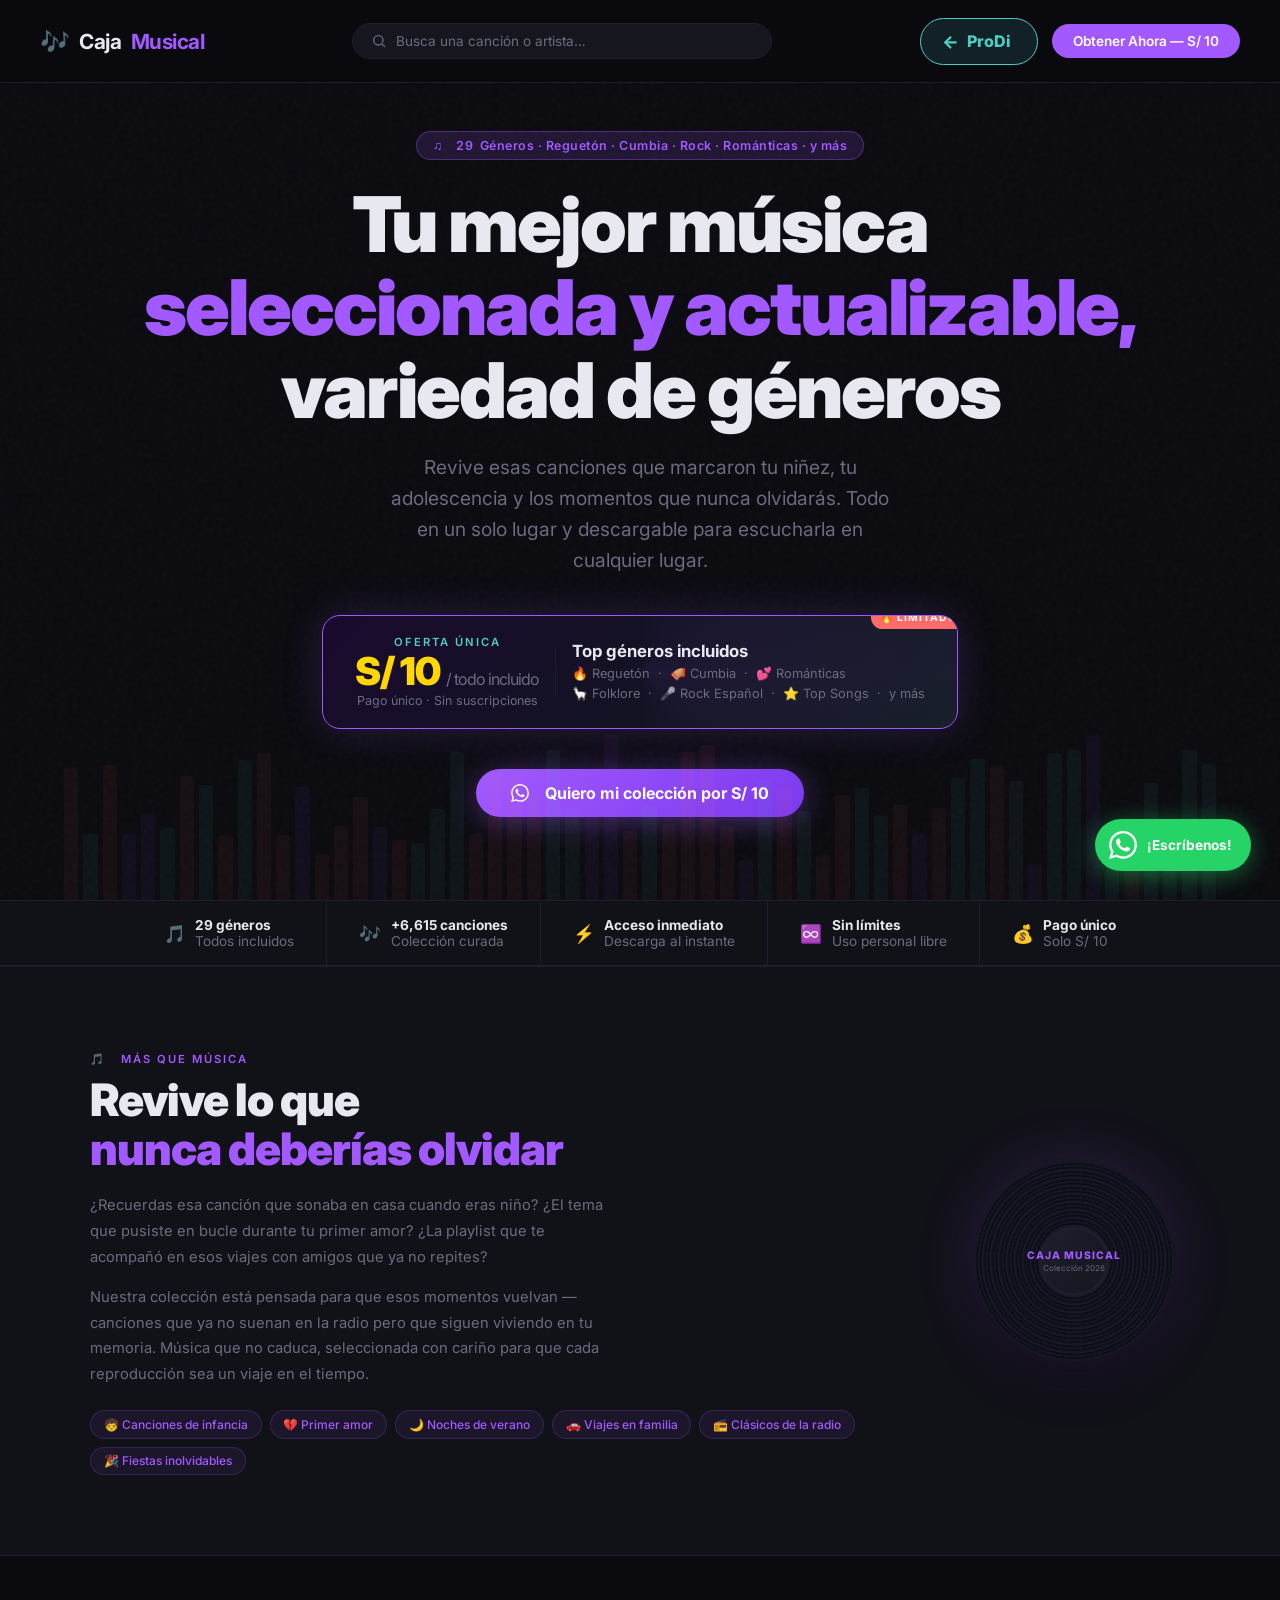
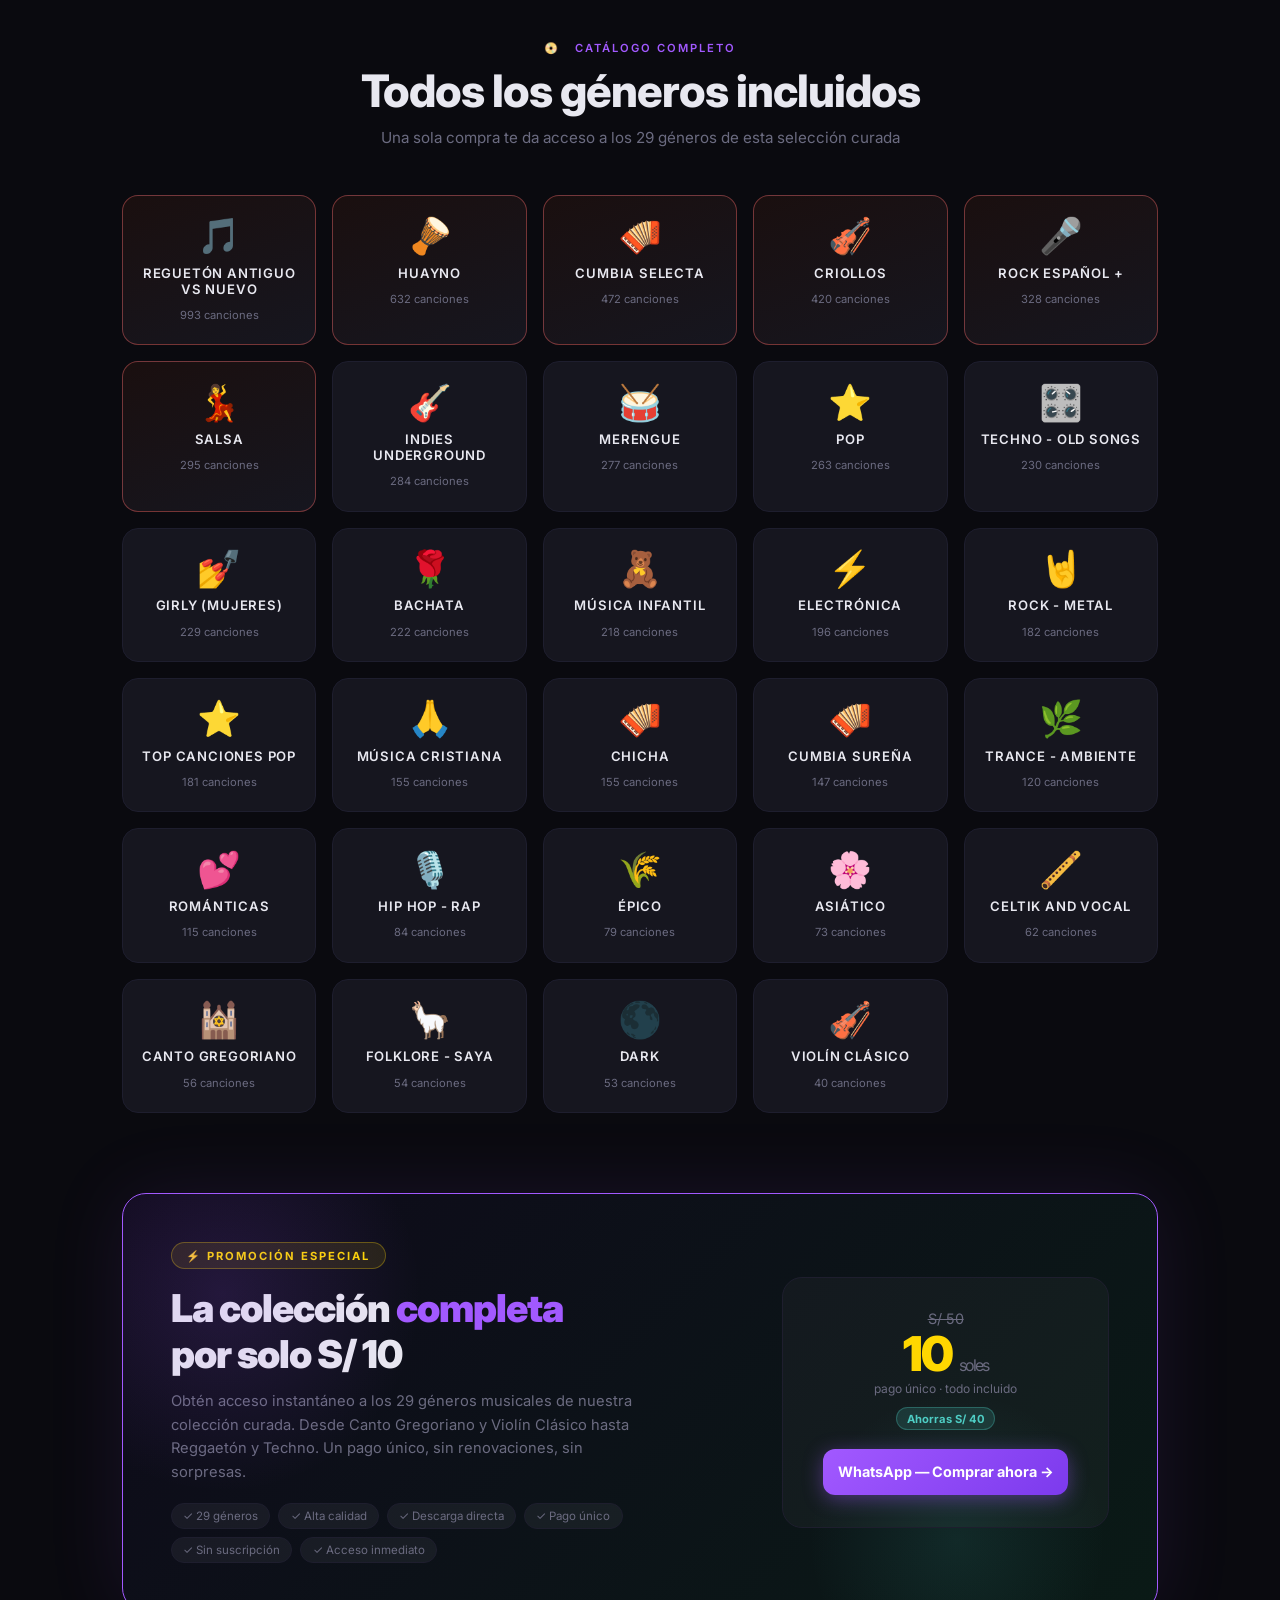
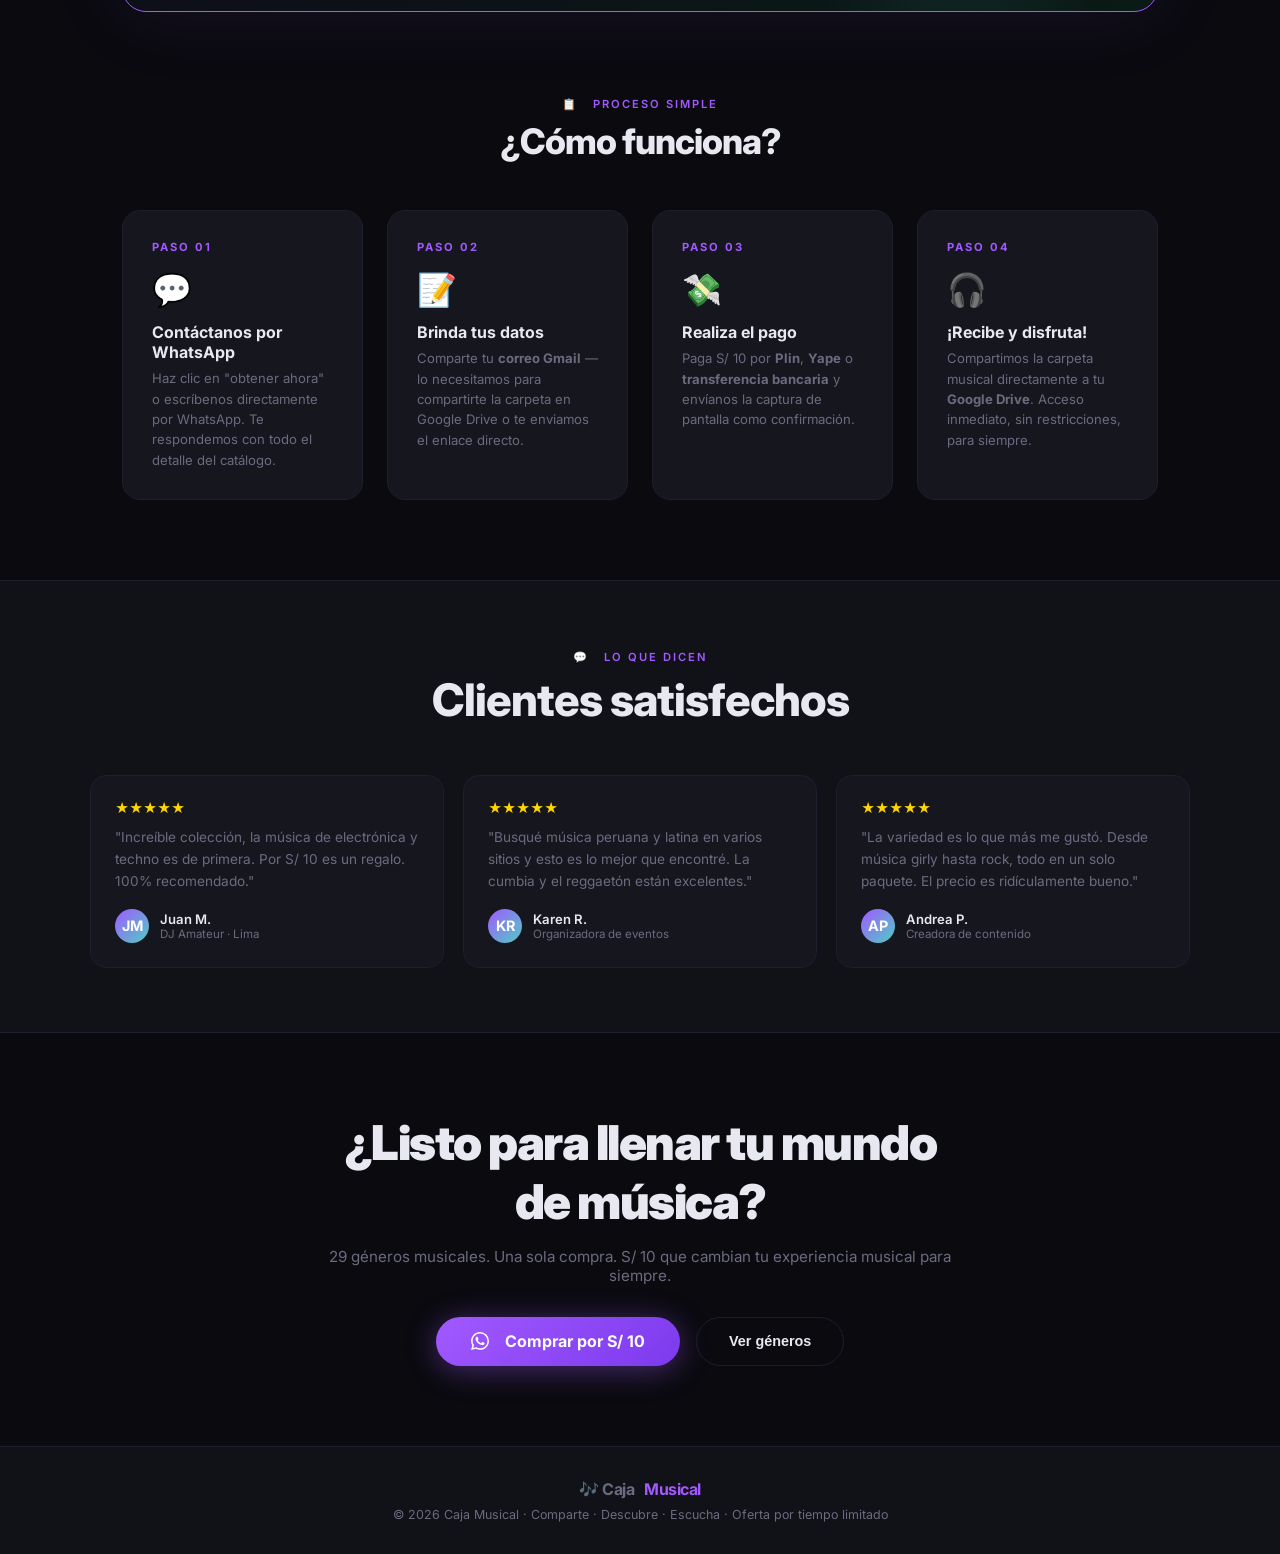
==== commit 84589a1b: "Enlazar ProDi y Caja Musical con sus URLs reales de Vercel Antes usaban rutas relativas (../music-st" ====
--- a/music-store/index.html
+++ b/music-store/index.html
@@ -754,7 +754,7 @@
     </div>
 
     <div class="nav-right">
-      <a href="../prodi-store/index.html" class="nav-back">
+      <a href="https://prodi-3hj167v6q-wilmer-medina-gamezs-projects.vercel.app/" class="nav-back">
         <span class="nav-back-icon" aria-hidden="true">←</span>
         <span class="nav-back-label">ProDi</span>
       </a>
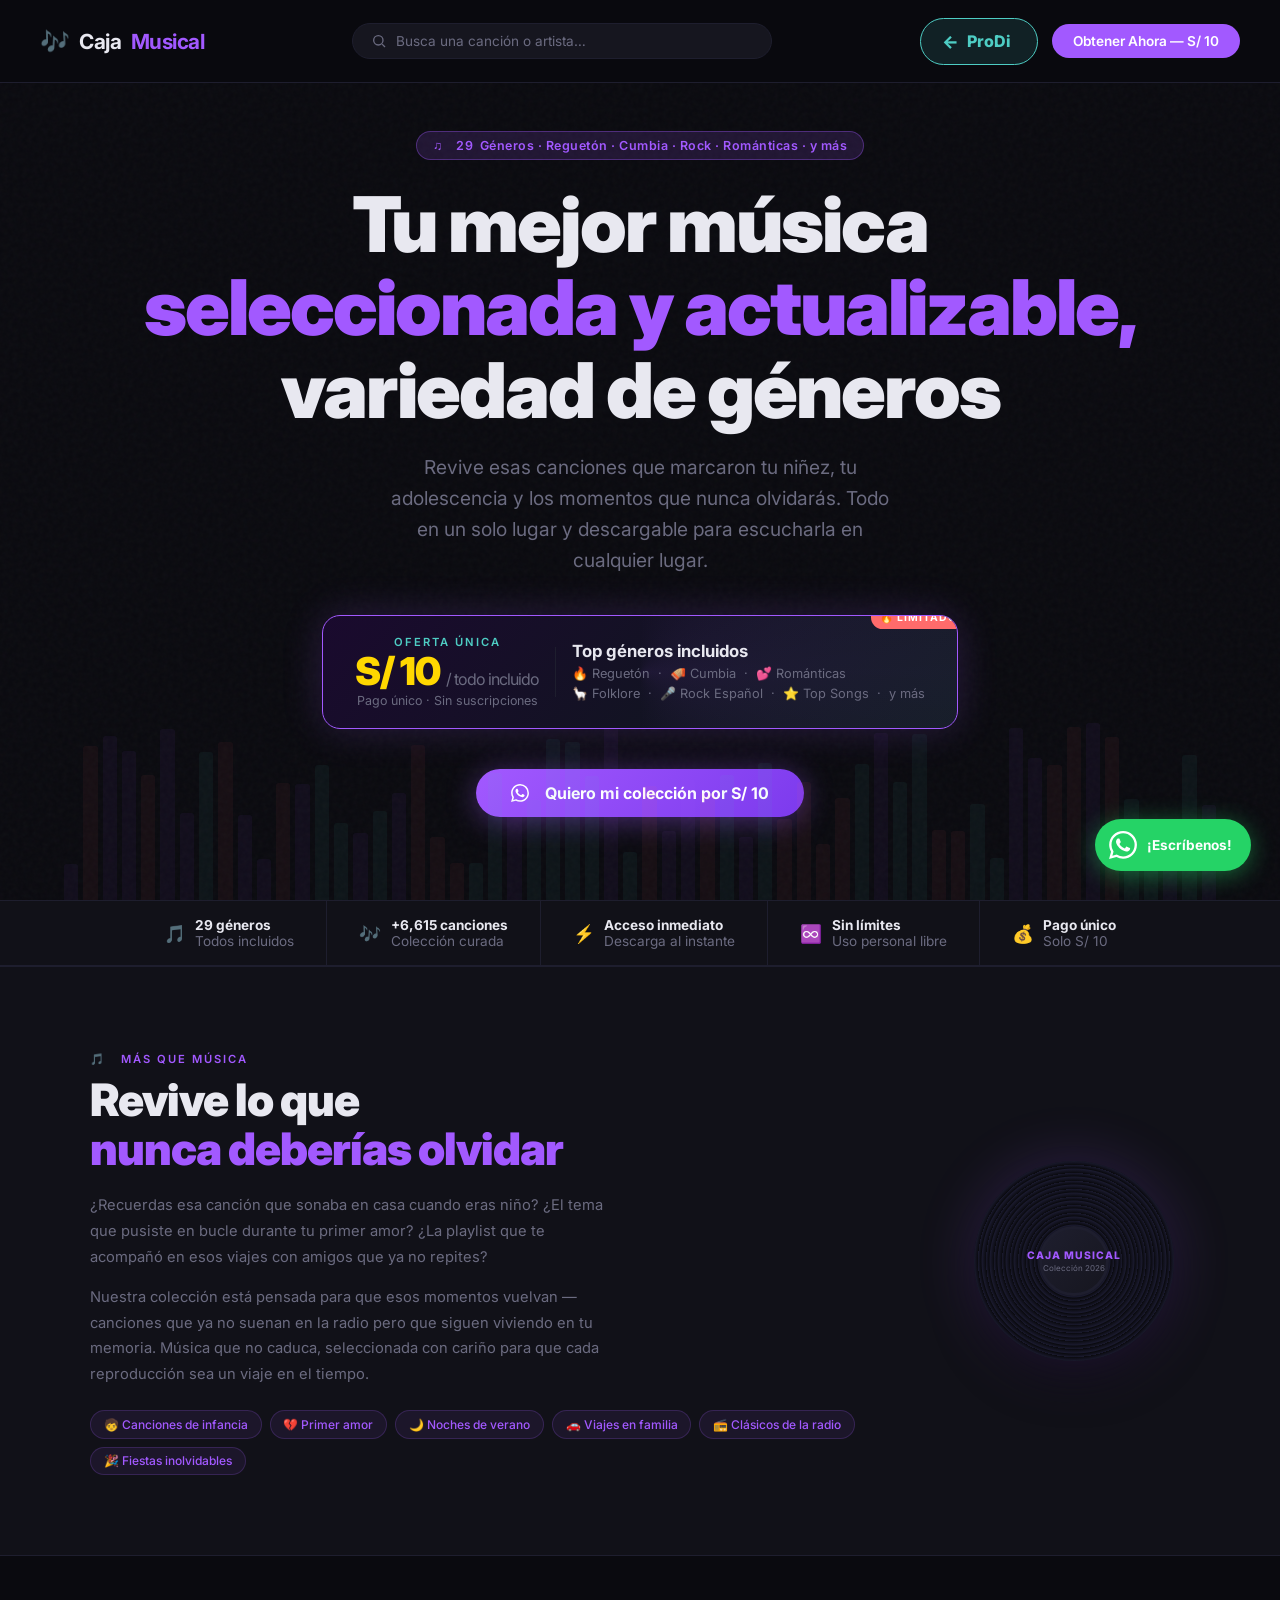
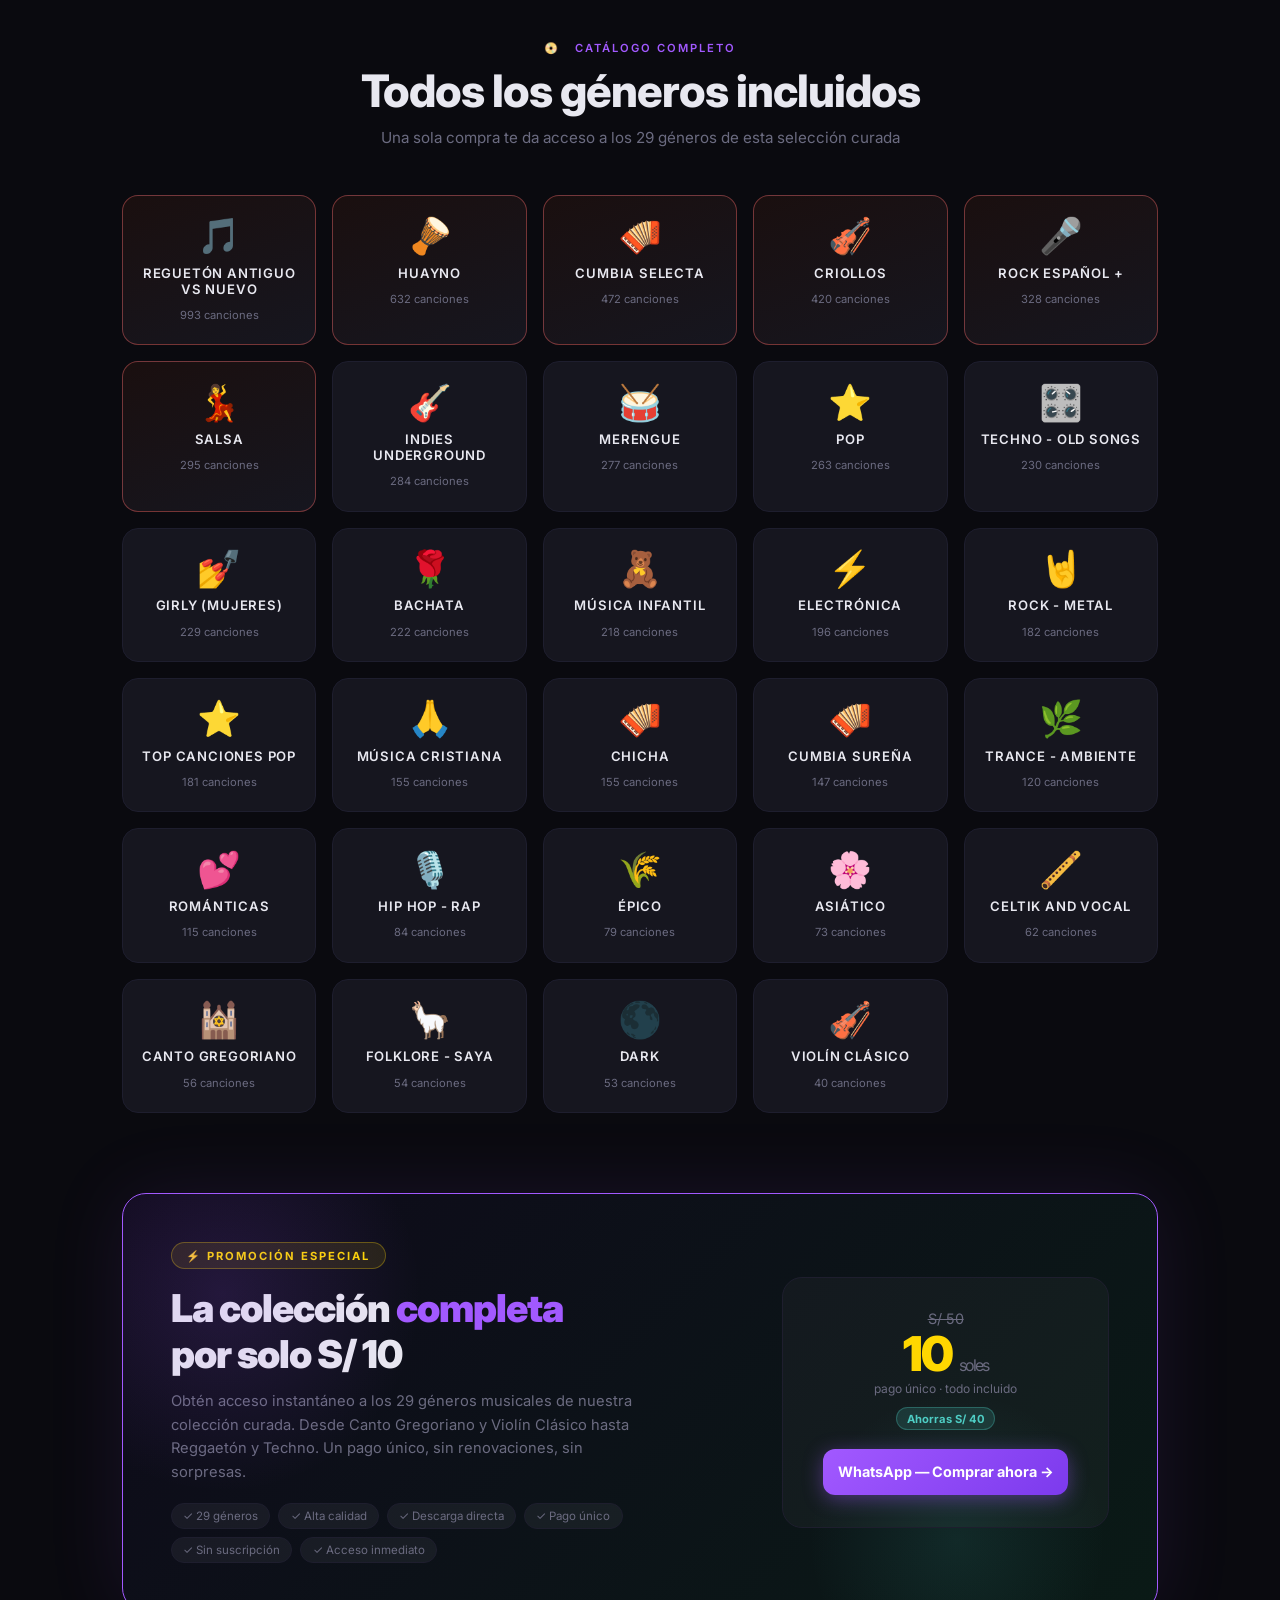
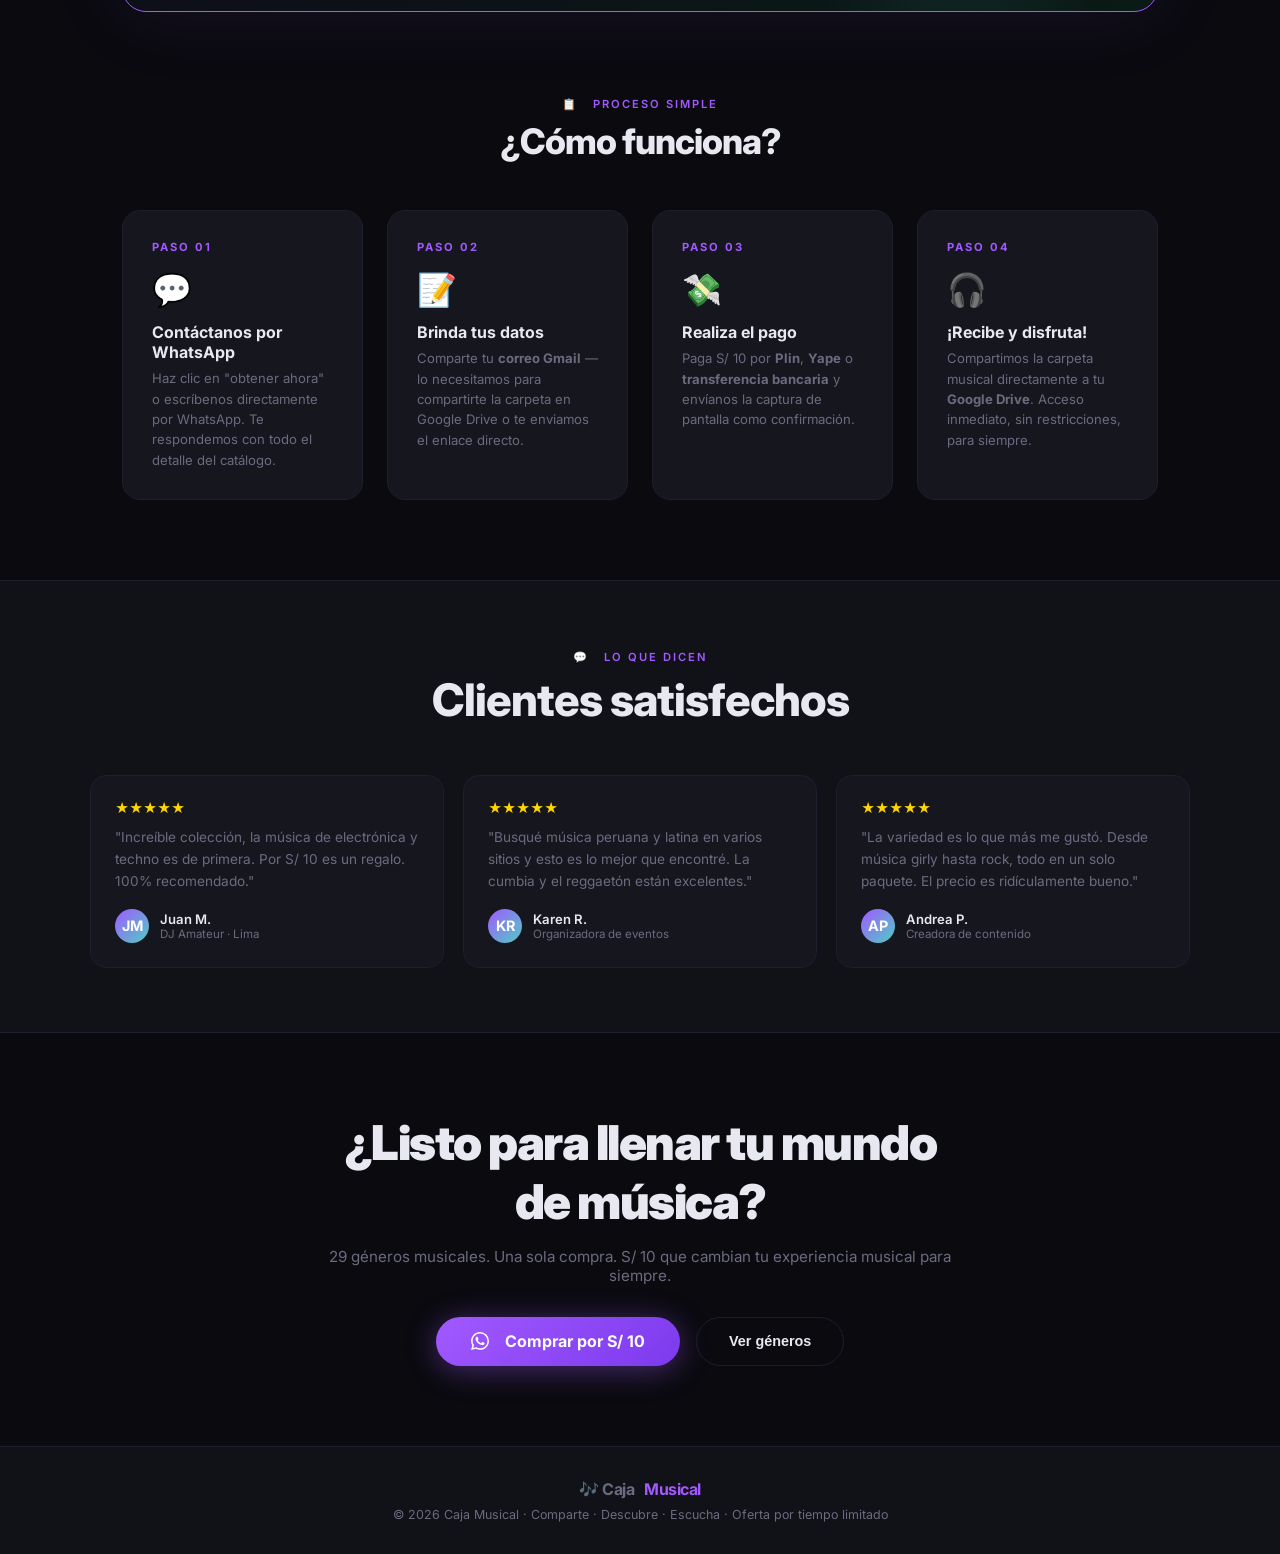
==== commit 33d88bbf: "Usar los dominios estables de producción en los enlaces cruzados Los anteriores eran URLs de un depl" ====
--- a/music-store/index.html
+++ b/music-store/index.html
@@ -754,7 +754,7 @@
     </div>
 
     <div class="nav-right">
-      <a href="https://prodi-3hj167v6q-wilmer-medina-gamezs-projects.vercel.app/" class="nav-back">
+      <a href="https://prodi-omega.vercel.app/" class="nav-back">
         <span class="nav-back-icon" aria-hidden="true">←</span>
         <span class="nav-back-label">ProDi</span>
       </a>
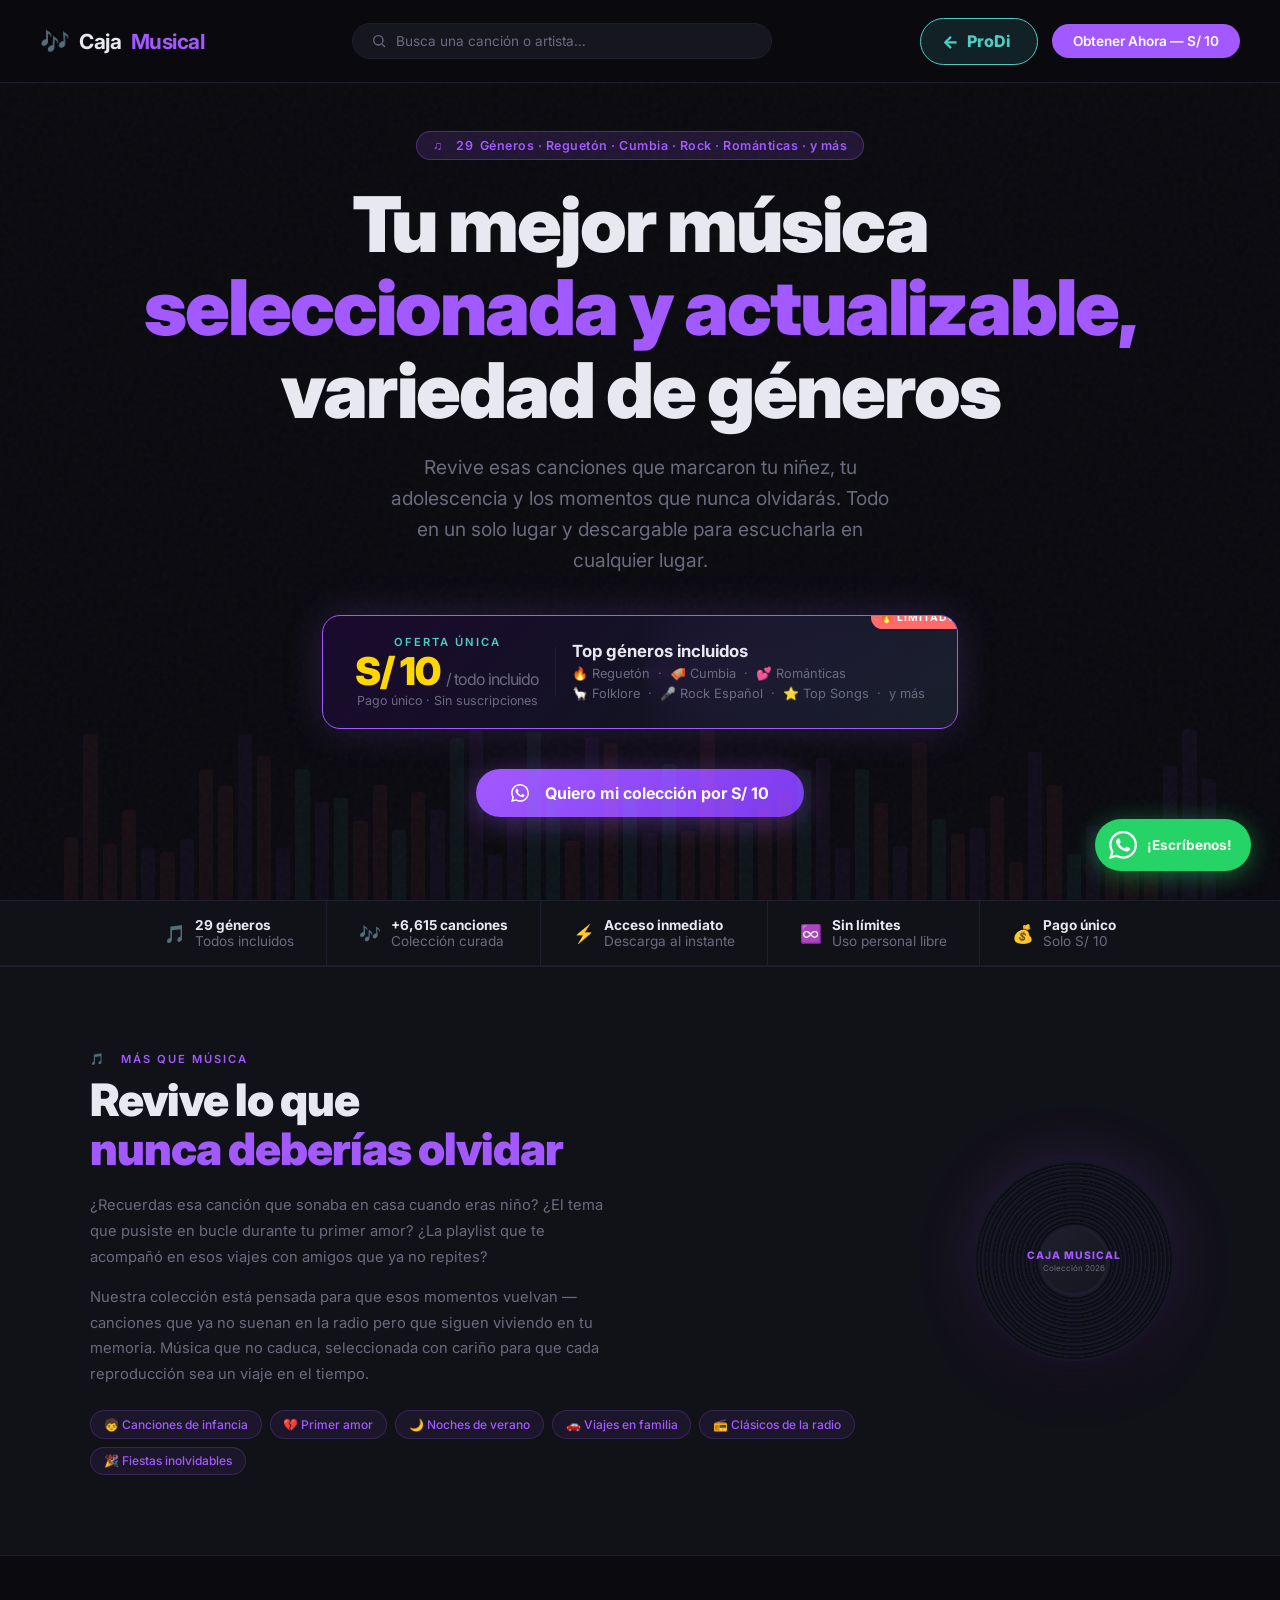
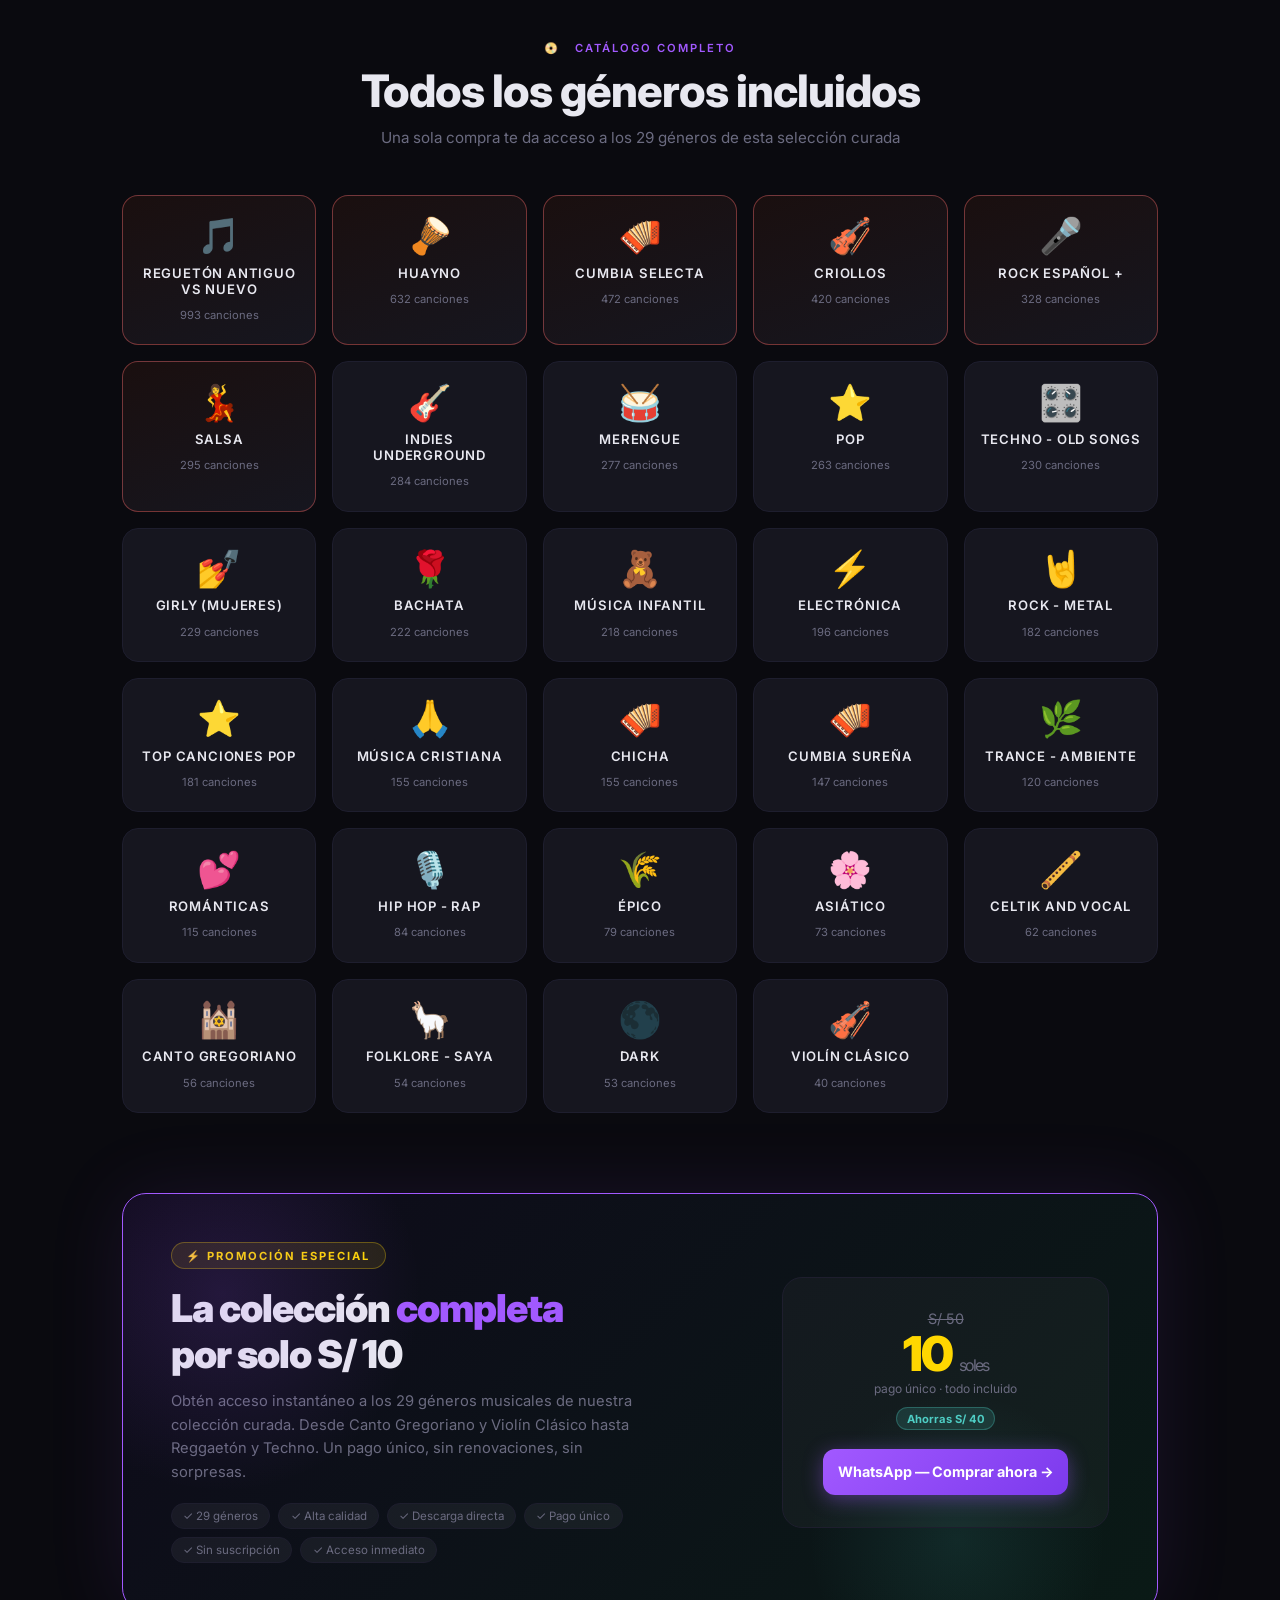
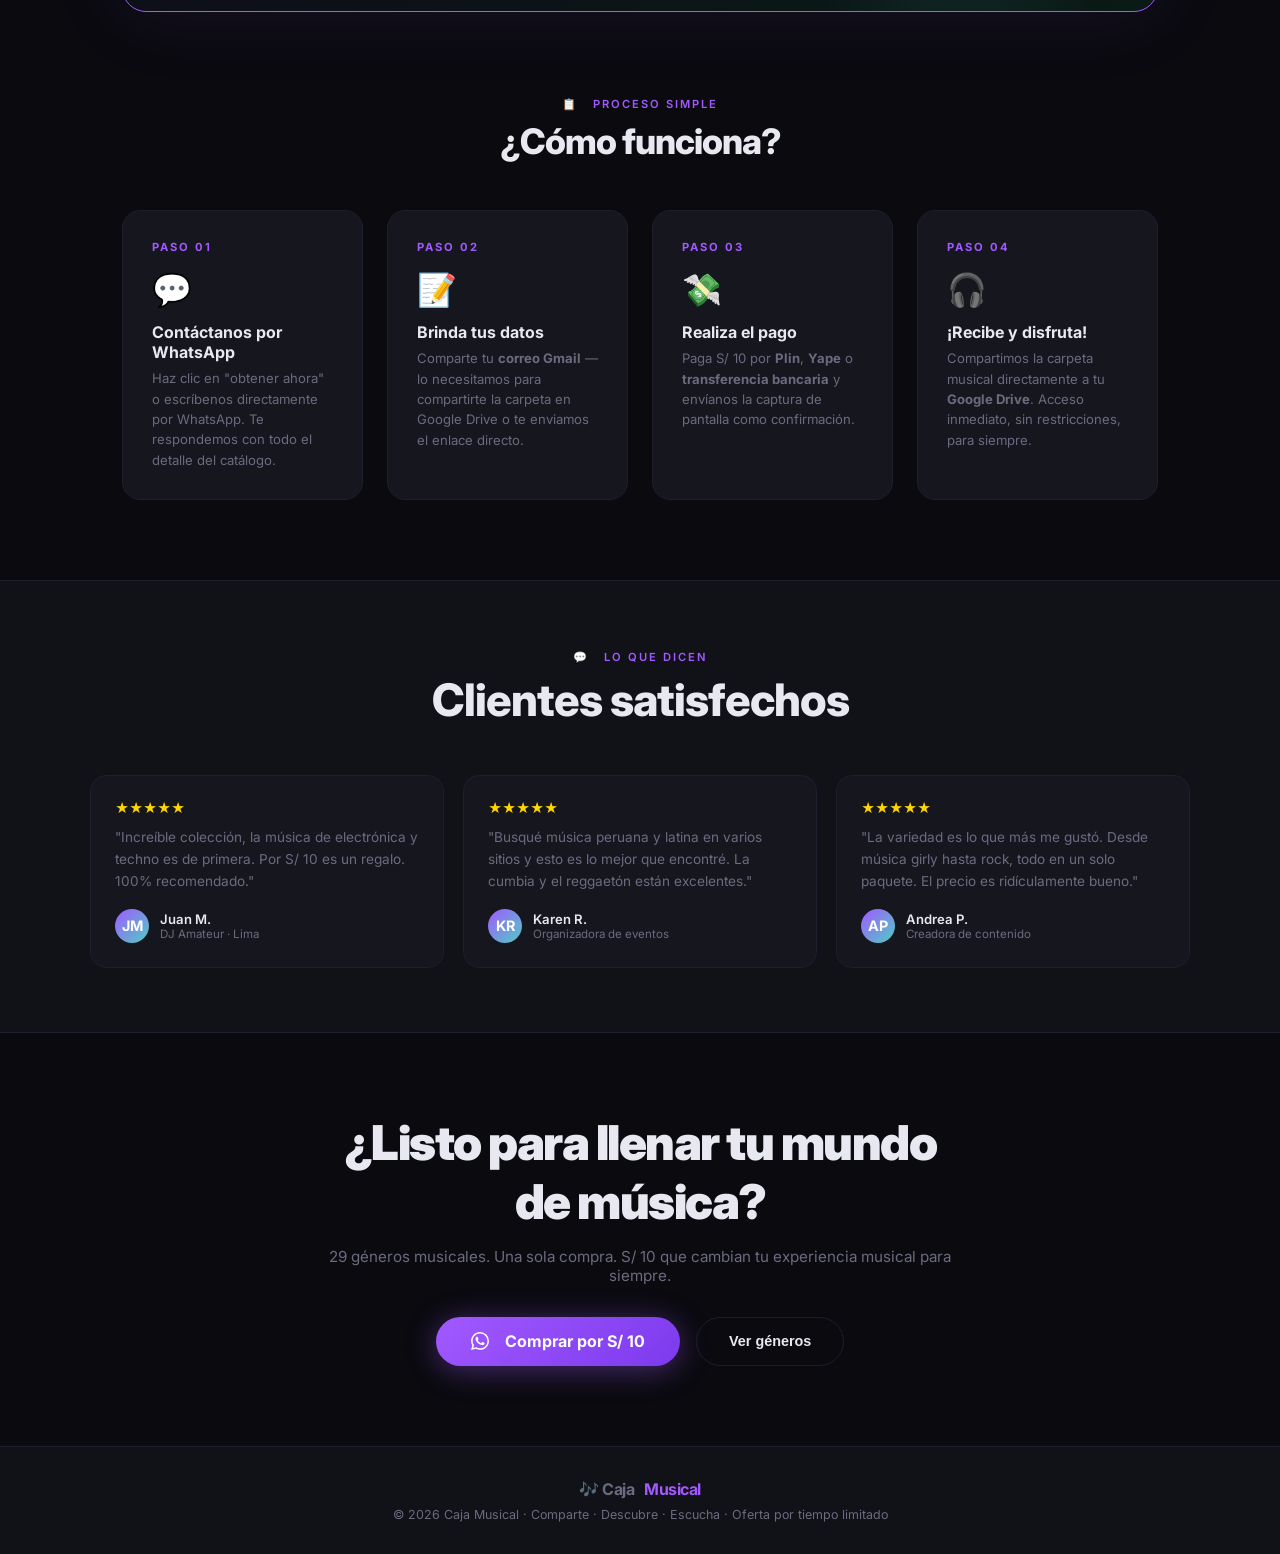
==== commit 0ad3c68e: "Actualizar número de WhatsApp a +51 941 682 941" ====
--- a/music-store/index.html
+++ b/music-store/index.html
@@ -758,7 +758,7 @@
         <span class="nav-back-icon" aria-hidden="true">←</span>
         <span class="nav-back-label">ProDi</span>
       </a>
-      <a href="https://wa.me/51914751914?text=Buenos%20d%C3%ADas%2C%20necesito%20informaci%C3%B3n%20del%20paquete" target="_blank" rel="noopener" class="nav-cta">Obtener Ahora — S/ 10</a>
+      <a href="https://wa.me/51941682941?text=Buenos%20d%C3%ADas%2C%20necesito%20informaci%C3%B3n%20del%20paquete" target="_blank" rel="noopener" class="nav-cta">Obtener Ahora — S/ 10</a>
     </div>
   </nav>
 
@@ -790,7 +790,7 @@
       </div>
     </div>
 
-    <a href="https://wa.me/51914751914?text=Buenos%20d%C3%ADas%2C%20necesito%20informaci%C3%B3n%20del%20paquete" target="_blank" rel="noopener" class="btn-primary">
+    <a href="https://wa.me/51941682941?text=Buenos%20d%C3%ADas%2C%20necesito%20informaci%C3%B3n%20del%20paquete" target="_blank" rel="noopener" class="btn-primary">
       <svg width="18" height="18" viewBox="0 0 24 24" fill="currentColor"><path d="M17.472 14.382c-.297-.149-1.758-.867-2.03-.967-.273-.099-.471-.148-.67.15-.197.297-.767.966-.94 1.164-.173.199-.347.223-.644.075-.297-.15-1.255-.463-2.39-1.475-.883-.788-1.48-1.761-1.653-2.059-.173-.297-.018-.458.13-.606.134-.133.298-.347.446-.52.149-.174.198-.298.298-.497.099-.198.05-.371-.025-.52-.075-.149-.669-1.612-.916-2.207-.242-.579-.487-.5-.669-.51-.173-.008-.371-.01-.57-.01-.198 0-.52.074-.792.372-.272.297-1.04 1.016-1.04 2.479 0 1.462 1.065 2.875 1.213 3.074.149.198 2.096 3.2 5.077 4.487.709.306 1.262.489 1.694.625.712.227 1.36.195 1.871.118.571-.085 1.758-.719 2.006-1.413.248-.694.248-1.289.173-1.413-.074-.124-.272-.198-.57-.347m-5.421 7.403h-.004a9.87 9.87 0 01-5.031-1.378l-.361-.214-3.741.982.998-3.648-.235-.374a9.86 9.86 0 01-1.51-5.26c.001-5.45 4.436-9.884 9.888-9.884 2.64 0 5.122 1.03 6.988 2.898a9.825 9.825 0 012.893 6.994c-.003 5.45-4.437 9.884-9.885 9.884m8.413-18.297A11.815 11.815 0 0012.05 0C5.495 0 .16 5.335.157 11.892c0 2.096.547 4.142 1.588 5.945L.057 24l6.305-1.654a11.882 11.882 0 005.683 1.448h.005c6.554 0 11.89-5.335 11.893-11.893a11.821 11.821 0 00-3.48-8.413z"/></svg>
       &nbsp; Quiero mi colección por S/ 10
     </a>
@@ -882,7 +882,7 @@
         <div class="new-price">10 <span class="currency">soles</span></div>
         <div class="per">pago único · todo incluido</div>
         <div class="savings">Ahorras S/ 40</div>
-        <a href="https://wa.me/51914751914?text=Buenos%20d%C3%ADas%2C%20necesito%20informaci%C3%B3n%20del%20paquete" target="_blank" rel="noopener" class="btn-buy" style="text-decoration:none;display:block;text-align:center;">WhatsApp — Comprar ahora →</a>
+        <a href="https://wa.me/51941682941?text=Buenos%20d%C3%ADas%2C%20necesito%20informaci%C3%B3n%20del%20paquete" target="_blank" rel="noopener" class="btn-buy" style="text-decoration:none;display:block;text-align:center;">WhatsApp — Comprar ahora →</a>
       </div>
     </div>
   </div>
@@ -960,7 +960,7 @@
     <h2>¿Listo para llenar tu mundo de música?</h2>
     <p><span class="js-genre-count">29</span> géneros musicales. Una sola compra. S/ 10 que cambian tu experiencia musical para siempre.</p>
     <div class="cta-buttons">
-      <a href="https://wa.me/51914751914?text=Buenos%20d%C3%ADas%2C%20necesito%20informaci%C3%B3n%20del%20paquete" target="_blank" rel="noopener" class="btn-primary" style="text-decoration:none;">
+      <a href="https://wa.me/51941682941?text=Buenos%20d%C3%ADas%2C%20necesito%20informaci%C3%B3n%20del%20paquete" target="_blank" rel="noopener" class="btn-primary" style="text-decoration:none;">
         <svg width="18" height="18" viewBox="0 0 24 24" fill="currentColor"><path d="M17.472 14.382c-.297-.149-1.758-.867-2.03-.967-.273-.099-.471-.148-.67.15-.197.297-.767.966-.94 1.164-.173.199-.347.223-.644.075-.297-.15-1.255-.463-2.39-1.475-.883-.788-1.48-1.761-1.653-2.059-.173-.297-.018-.458.13-.606.134-.133.298-.347.446-.52.149-.174.198-.298.298-.497.099-.198.05-.371-.025-.52-.075-.149-.669-1.612-.916-2.207-.242-.579-.487-.5-.669-.51-.173-.008-.371-.01-.57-.01-.198 0-.52.074-.792.372-.272.297-1.04 1.016-1.04 2.479 0 1.462 1.065 2.875 1.213 3.074.149.198 2.096 3.2 5.077 4.487.709.306 1.262.489 1.694.625.712.227 1.36.195 1.871.118.571-.085 1.758-.719 2.006-1.413.248-.694.248-1.289.173-1.413-.074-.124-.272-.198-.57-.347m-5.421 7.403h-.004a9.87 9.87 0 01-5.031-1.378l-.361-.214-3.741.982.998-3.648-.235-.374a9.86 9.86 0 01-1.51-5.26c.001-5.45 4.436-9.884 9.888-9.884 2.64 0 5.122 1.03 6.988 2.898a9.825 9.825 0 012.893 6.994c-.003 5.45-4.437 9.884-9.885 9.884m8.413-18.297A11.815 11.815 0 0012.05 0C5.495 0 .16 5.335.157 11.892c0 2.096.547 4.142 1.588 5.945L.057 24l6.305-1.654a11.882 11.882 0 005.683 1.448h.005c6.554 0 11.89-5.335 11.893-11.893a11.821 11.821 0 00-3.48-8.413z"/></svg>
         &nbsp; Comprar por S/ 10
       </a>
@@ -969,7 +969,7 @@
   </div>
 
   <!-- WHATSAPP FLOAT -->
-  <a href="https://wa.me/51914751914?text=Buenos%20d%C3%ADas%2C%20necesito%20informaci%C3%B3n%20del%20paquete"
+  <a href="https://wa.me/51941682941?text=Buenos%20d%C3%ADas%2C%20necesito%20informaci%C3%B3n%20del%20paquete"
      target="_blank" rel="noopener" class="wa-float" aria-label="Contactar por WhatsApp">
     <svg width="28" height="28" viewBox="0 0 24 24" fill="currentColor"><path d="M17.472 14.382c-.297-.149-1.758-.867-2.03-.967-.273-.099-.471-.148-.67.15-.197.297-.767.966-.94 1.164-.173.199-.347.223-.644.075-.297-.15-1.255-.463-2.39-1.475-.883-.788-1.48-1.761-1.653-2.059-.173-.297-.018-.458.13-.606.134-.133.298-.347.446-.52.149-.174.198-.298.298-.497.099-.198.05-.371-.025-.52-.075-.149-.669-1.612-.916-2.207-.242-.579-.487-.5-.669-.51-.173-.008-.371-.01-.57-.01-.198 0-.52.074-.792.372-.272.297-1.04 1.016-1.04 2.479 0 1.462 1.065 2.875 1.213 3.074.149.198 2.096 3.2 5.077 4.487.709.306 1.262.489 1.694.625.712.227 1.36.195 1.871.118.571-.085 1.758-.719 2.006-1.413.248-.694.248-1.289.173-1.413-.074-.124-.272-.198-.57-.347m-5.421 7.403h-.004a9.87 9.87 0 01-5.031-1.378l-.361-.214-3.741.982.998-3.648-.235-.374a9.86 9.86 0 01-1.51-5.26c.001-5.45 4.436-9.884 9.888-9.884 2.64 0 5.122 1.03 6.988 2.898a9.825 9.825 0 012.893 6.994c-.003 5.45-4.437 9.884-9.885 9.884m8.413-18.297A11.815 11.815 0 0012.05 0C5.495 0 .16 5.335.157 11.892c0 2.096.547 4.142 1.588 5.945L.057 24l6.305-1.654a11.882 11.882 0 005.683 1.448h.005c6.554 0 11.89-5.335 11.893-11.893a11.821 11.821 0 00-3.48-8.413z"/></svg>
     <span>¡Escríbenos!</span>
@@ -1045,7 +1045,7 @@
   <script src="data/catalog.js"></script>
   <script>
     // ── SONGS DATA (real, desde Google Drive vía data/catalog.js) ──
-    const WA_URL = 'https://wa.me/51914751914?text=Buenos%20d%C3%ADas%2C%20necesito%20informaci%C3%B3n%20del%20paquete';
+    const WA_URL = 'https://wa.me/51941682941?text=Buenos%20d%C3%ADas%2C%20necesito%20informaci%C3%B3n%20del%20paquete';
     const CATALOG = (window.CAJA_MUSICAL_CATALOG && window.CAJA_MUSICAL_CATALOG.categories) || [];
 
     function cleanTitle(t) {
@@ -1185,7 +1185,7 @@
       `).join('');
       searchResultsEl.querySelectorAll('.search-result-row').forEach(row => {
         row.addEventListener('click', () => {
-          const url = `https://wa.me/51914751914?text=${encodeURIComponent(`Hola, quiero información sobre "${row.dataset.title}" (${row.dataset.genre}) de Caja Musical.`)}`;
+          const url = `https://wa.me/51941682941?text=${encodeURIComponent(`Hola, quiero información sobre "${row.dataset.title}" (${row.dataset.genre}) de Caja Musical.`)}`;
           window.open(url, '_blank');
         });
       });
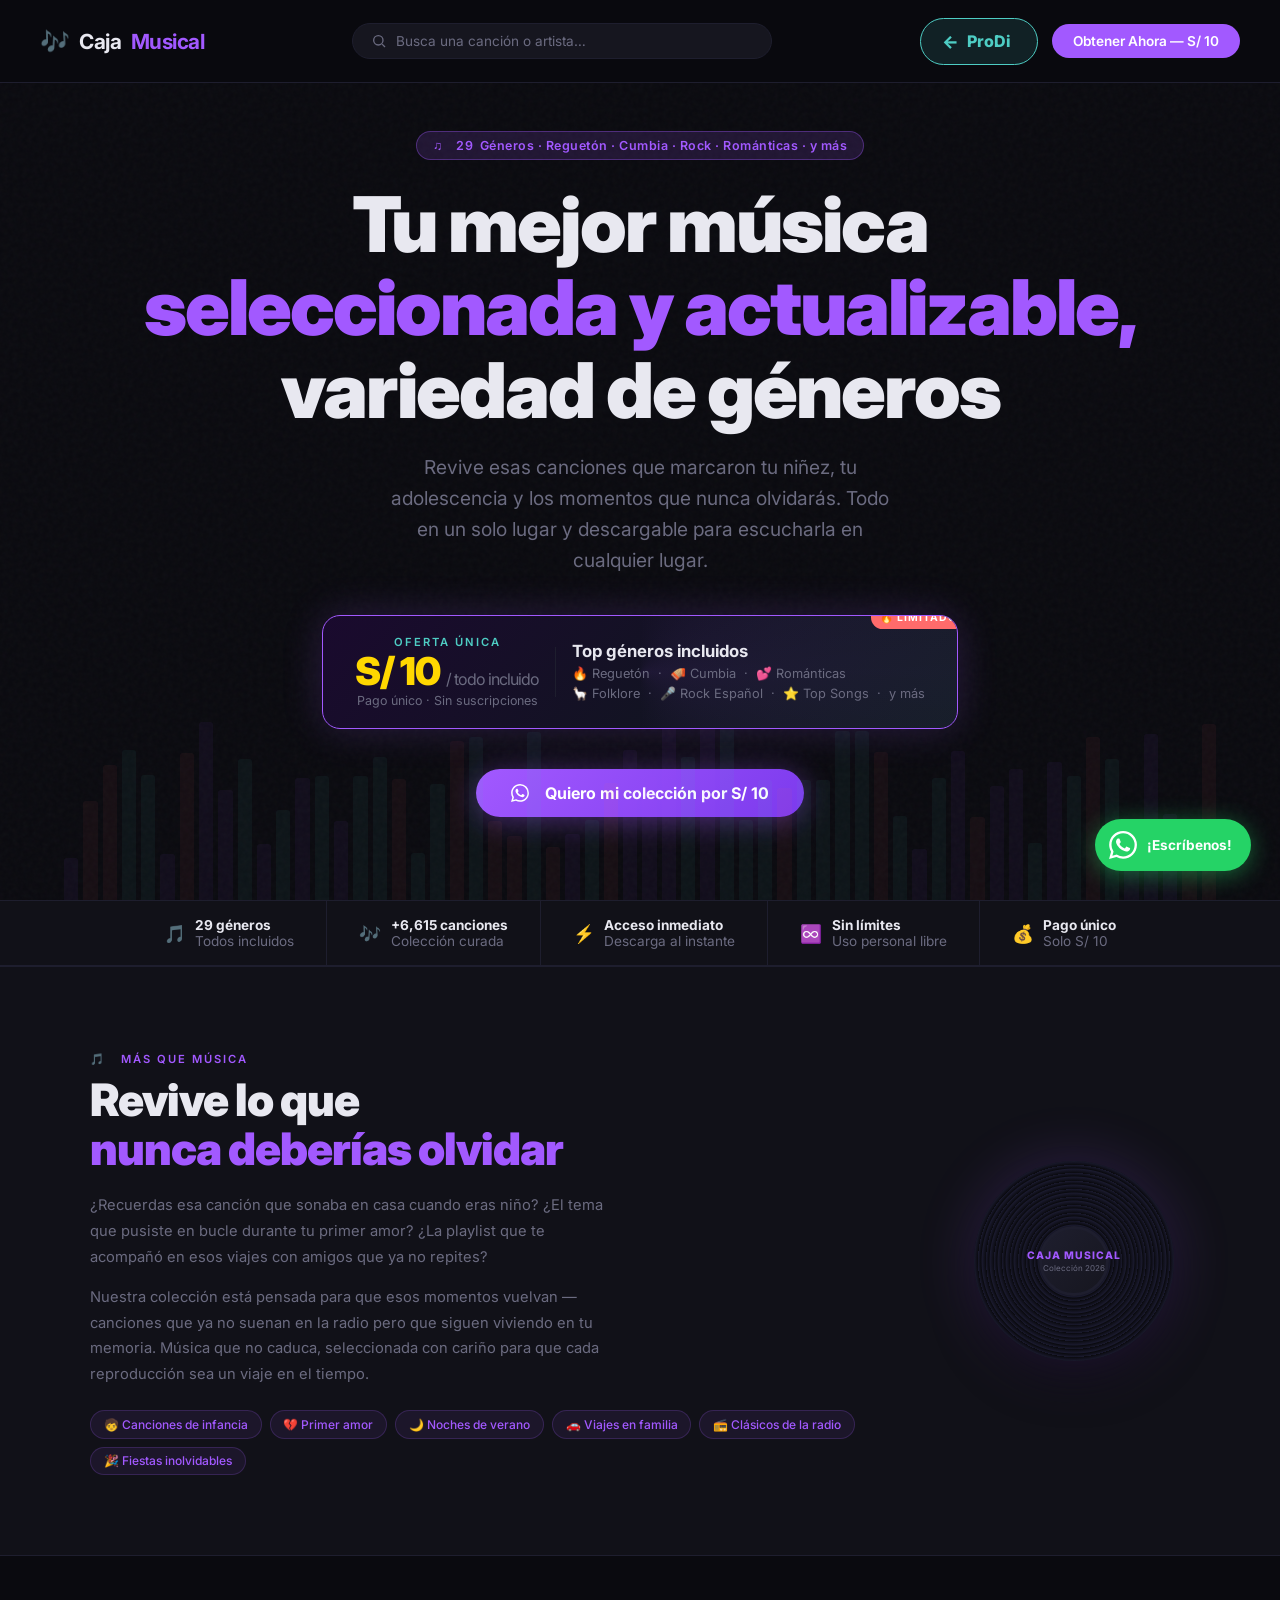
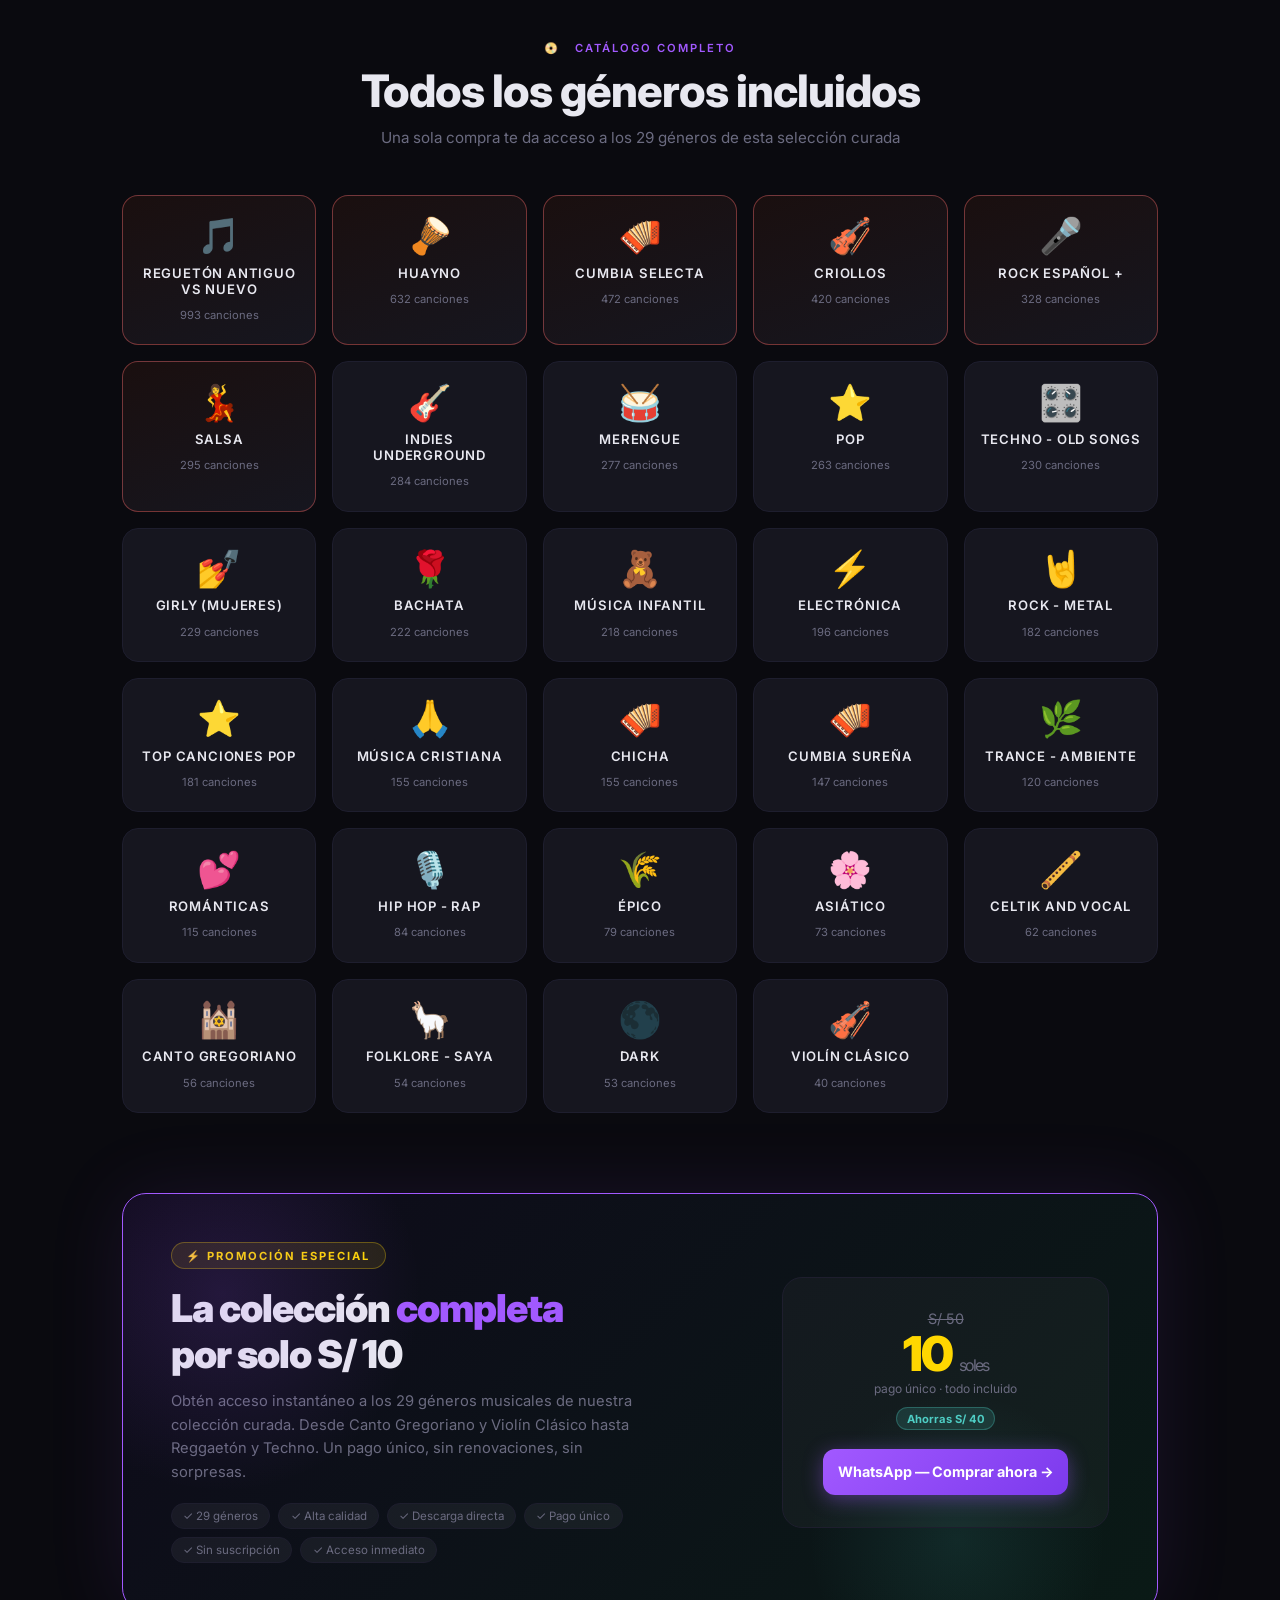
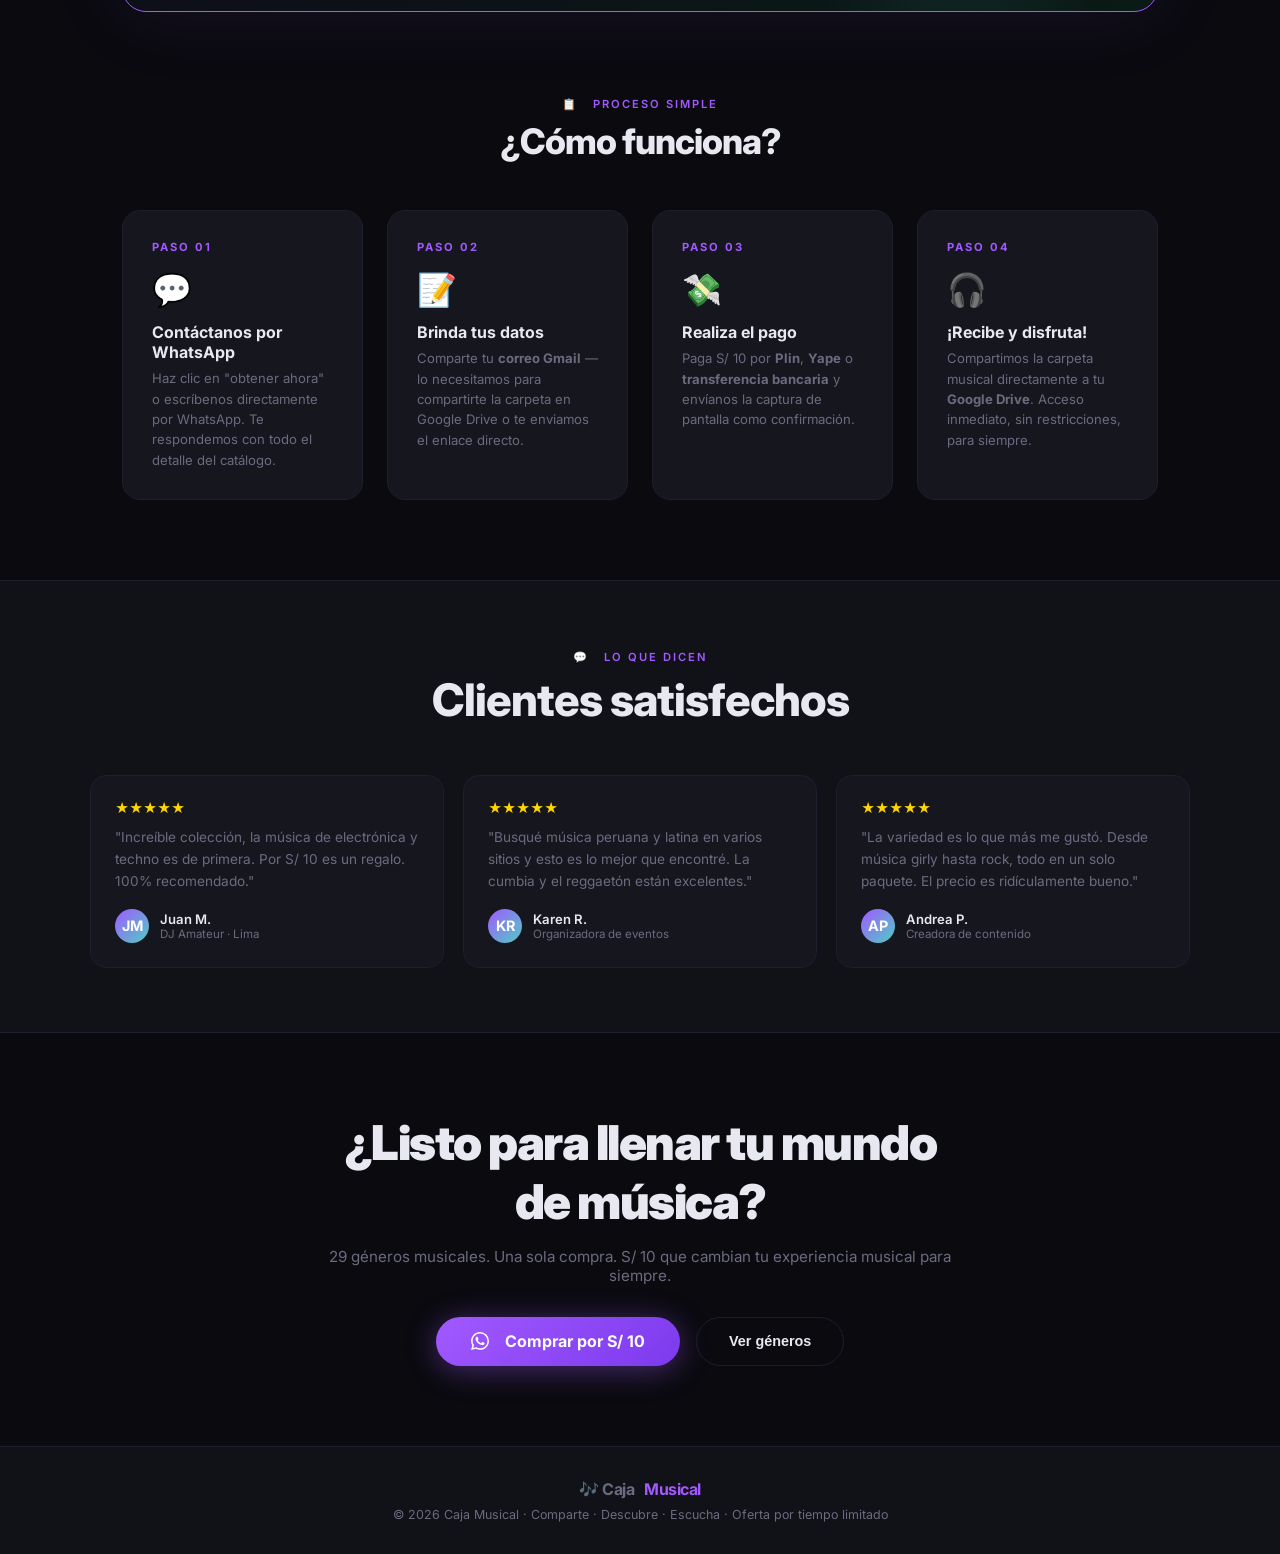
==== commit 905a80d6: "Dejar abierto el mensaje predeterminado de WhatsApp 'Hola, quiero información sobre el paquete de ' " ====
--- a/music-store/index.html
+++ b/music-store/index.html
@@ -758,7 +758,7 @@
         <span class="nav-back-icon" aria-hidden="true">←</span>
         <span class="nav-back-label">ProDi</span>
       </a>
-      <a href="https://wa.me/51941682941?text=Buenos%20d%C3%ADas%2C%20necesito%20informaci%C3%B3n%20del%20paquete" target="_blank" rel="noopener" class="nav-cta">Obtener Ahora — S/ 10</a>
+      <a href="https://wa.me/51941682941?text=Hola%2C%20quiero%20informaci%C3%B3n%20sobre%20el%20paquete%20de%20" target="_blank" rel="noopener" class="nav-cta">Obtener Ahora — S/ 10</a>
     </div>
   </nav>
 
@@ -790,7 +790,7 @@
       </div>
     </div>
 
-    <a href="https://wa.me/51941682941?text=Buenos%20d%C3%ADas%2C%20necesito%20informaci%C3%B3n%20del%20paquete" target="_blank" rel="noopener" class="btn-primary">
+    <a href="https://wa.me/51941682941?text=Hola%2C%20quiero%20informaci%C3%B3n%20sobre%20el%20paquete%20de%20" target="_blank" rel="noopener" class="btn-primary">
       <svg width="18" height="18" viewBox="0 0 24 24" fill="currentColor"><path d="M17.472 14.382c-.297-.149-1.758-.867-2.03-.967-.273-.099-.471-.148-.67.15-.197.297-.767.966-.94 1.164-.173.199-.347.223-.644.075-.297-.15-1.255-.463-2.39-1.475-.883-.788-1.48-1.761-1.653-2.059-.173-.297-.018-.458.13-.606.134-.133.298-.347.446-.52.149-.174.198-.298.298-.497.099-.198.05-.371-.025-.52-.075-.149-.669-1.612-.916-2.207-.242-.579-.487-.5-.669-.51-.173-.008-.371-.01-.57-.01-.198 0-.52.074-.792.372-.272.297-1.04 1.016-1.04 2.479 0 1.462 1.065 2.875 1.213 3.074.149.198 2.096 3.2 5.077 4.487.709.306 1.262.489 1.694.625.712.227 1.36.195 1.871.118.571-.085 1.758-.719 2.006-1.413.248-.694.248-1.289.173-1.413-.074-.124-.272-.198-.57-.347m-5.421 7.403h-.004a9.87 9.87 0 01-5.031-1.378l-.361-.214-3.741.982.998-3.648-.235-.374a9.86 9.86 0 01-1.51-5.26c.001-5.45 4.436-9.884 9.888-9.884 2.64 0 5.122 1.03 6.988 2.898a9.825 9.825 0 012.893 6.994c-.003 5.45-4.437 9.884-9.885 9.884m8.413-18.297A11.815 11.815 0 0012.05 0C5.495 0 .16 5.335.157 11.892c0 2.096.547 4.142 1.588 5.945L.057 24l6.305-1.654a11.882 11.882 0 005.683 1.448h.005c6.554 0 11.89-5.335 11.893-11.893a11.821 11.821 0 00-3.48-8.413z"/></svg>
       &nbsp; Quiero mi colección por S/ 10
     </a>
@@ -882,7 +882,7 @@
         <div class="new-price">10 <span class="currency">soles</span></div>
         <div class="per">pago único · todo incluido</div>
         <div class="savings">Ahorras S/ 40</div>
-        <a href="https://wa.me/51941682941?text=Buenos%20d%C3%ADas%2C%20necesito%20informaci%C3%B3n%20del%20paquete" target="_blank" rel="noopener" class="btn-buy" style="text-decoration:none;display:block;text-align:center;">WhatsApp — Comprar ahora →</a>
+        <a href="https://wa.me/51941682941?text=Hola%2C%20quiero%20informaci%C3%B3n%20sobre%20el%20paquete%20de%20" target="_blank" rel="noopener" class="btn-buy" style="text-decoration:none;display:block;text-align:center;">WhatsApp — Comprar ahora →</a>
       </div>
     </div>
   </div>
@@ -960,7 +960,7 @@
     <h2>¿Listo para llenar tu mundo de música?</h2>
     <p><span class="js-genre-count">29</span> géneros musicales. Una sola compra. S/ 10 que cambian tu experiencia musical para siempre.</p>
     <div class="cta-buttons">
-      <a href="https://wa.me/51941682941?text=Buenos%20d%C3%ADas%2C%20necesito%20informaci%C3%B3n%20del%20paquete" target="_blank" rel="noopener" class="btn-primary" style="text-decoration:none;">
+      <a href="https://wa.me/51941682941?text=Hola%2C%20quiero%20informaci%C3%B3n%20sobre%20el%20paquete%20de%20" target="_blank" rel="noopener" class="btn-primary" style="text-decoration:none;">
         <svg width="18" height="18" viewBox="0 0 24 24" fill="currentColor"><path d="M17.472 14.382c-.297-.149-1.758-.867-2.03-.967-.273-.099-.471-.148-.67.15-.197.297-.767.966-.94 1.164-.173.199-.347.223-.644.075-.297-.15-1.255-.463-2.39-1.475-.883-.788-1.48-1.761-1.653-2.059-.173-.297-.018-.458.13-.606.134-.133.298-.347.446-.52.149-.174.198-.298.298-.497.099-.198.05-.371-.025-.52-.075-.149-.669-1.612-.916-2.207-.242-.579-.487-.5-.669-.51-.173-.008-.371-.01-.57-.01-.198 0-.52.074-.792.372-.272.297-1.04 1.016-1.04 2.479 0 1.462 1.065 2.875 1.213 3.074.149.198 2.096 3.2 5.077 4.487.709.306 1.262.489 1.694.625.712.227 1.36.195 1.871.118.571-.085 1.758-.719 2.006-1.413.248-.694.248-1.289.173-1.413-.074-.124-.272-.198-.57-.347m-5.421 7.403h-.004a9.87 9.87 0 01-5.031-1.378l-.361-.214-3.741.982.998-3.648-.235-.374a9.86 9.86 0 01-1.51-5.26c.001-5.45 4.436-9.884 9.888-9.884 2.64 0 5.122 1.03 6.988 2.898a9.825 9.825 0 012.893 6.994c-.003 5.45-4.437 9.884-9.885 9.884m8.413-18.297A11.815 11.815 0 0012.05 0C5.495 0 .16 5.335.157 11.892c0 2.096.547 4.142 1.588 5.945L.057 24l6.305-1.654a11.882 11.882 0 005.683 1.448h.005c6.554 0 11.89-5.335 11.893-11.893a11.821 11.821 0 00-3.48-8.413z"/></svg>
         &nbsp; Comprar por S/ 10
       </a>
@@ -969,7 +969,7 @@
   </div>
 
   <!-- WHATSAPP FLOAT -->
-  <a href="https://wa.me/51941682941?text=Buenos%20d%C3%ADas%2C%20necesito%20informaci%C3%B3n%20del%20paquete"
+  <a href="https://wa.me/51941682941?text=Hola%2C%20quiero%20informaci%C3%B3n%20sobre%20el%20paquete%20de%20"
      target="_blank" rel="noopener" class="wa-float" aria-label="Contactar por WhatsApp">
     <svg width="28" height="28" viewBox="0 0 24 24" fill="currentColor"><path d="M17.472 14.382c-.297-.149-1.758-.867-2.03-.967-.273-.099-.471-.148-.67.15-.197.297-.767.966-.94 1.164-.173.199-.347.223-.644.075-.297-.15-1.255-.463-2.39-1.475-.883-.788-1.48-1.761-1.653-2.059-.173-.297-.018-.458.13-.606.134-.133.298-.347.446-.52.149-.174.198-.298.298-.497.099-.198.05-.371-.025-.52-.075-.149-.669-1.612-.916-2.207-.242-.579-.487-.5-.669-.51-.173-.008-.371-.01-.57-.01-.198 0-.52.074-.792.372-.272.297-1.04 1.016-1.04 2.479 0 1.462 1.065 2.875 1.213 3.074.149.198 2.096 3.2 5.077 4.487.709.306 1.262.489 1.694.625.712.227 1.36.195 1.871.118.571-.085 1.758-.719 2.006-1.413.248-.694.248-1.289.173-1.413-.074-.124-.272-.198-.57-.347m-5.421 7.403h-.004a9.87 9.87 0 01-5.031-1.378l-.361-.214-3.741.982.998-3.648-.235-.374a9.86 9.86 0 01-1.51-5.26c.001-5.45 4.436-9.884 9.888-9.884 2.64 0 5.122 1.03 6.988 2.898a9.825 9.825 0 012.893 6.994c-.003 5.45-4.437 9.884-9.885 9.884m8.413-18.297A11.815 11.815 0 0012.05 0C5.495 0 .16 5.335.157 11.892c0 2.096.547 4.142 1.588 5.945L.057 24l6.305-1.654a11.882 11.882 0 005.683 1.448h.005c6.554 0 11.89-5.335 11.893-11.893a11.821 11.821 0 00-3.48-8.413z"/></svg>
     <span>¡Escríbenos!</span>
@@ -1045,7 +1045,7 @@
   <script src="data/catalog.js"></script>
   <script>
     // ── SONGS DATA (real, desde Google Drive vía data/catalog.js) ──
-    const WA_URL = 'https://wa.me/51941682941?text=Buenos%20d%C3%ADas%2C%20necesito%20informaci%C3%B3n%20del%20paquete';
+    const WA_URL = 'https://wa.me/51941682941?text=Hola%2C%20quiero%20informaci%C3%B3n%20sobre%20el%20paquete%20de%20';
     const CATALOG = (window.CAJA_MUSICAL_CATALOG && window.CAJA_MUSICAL_CATALOG.categories) || [];
 
     function cleanTitle(t) {
